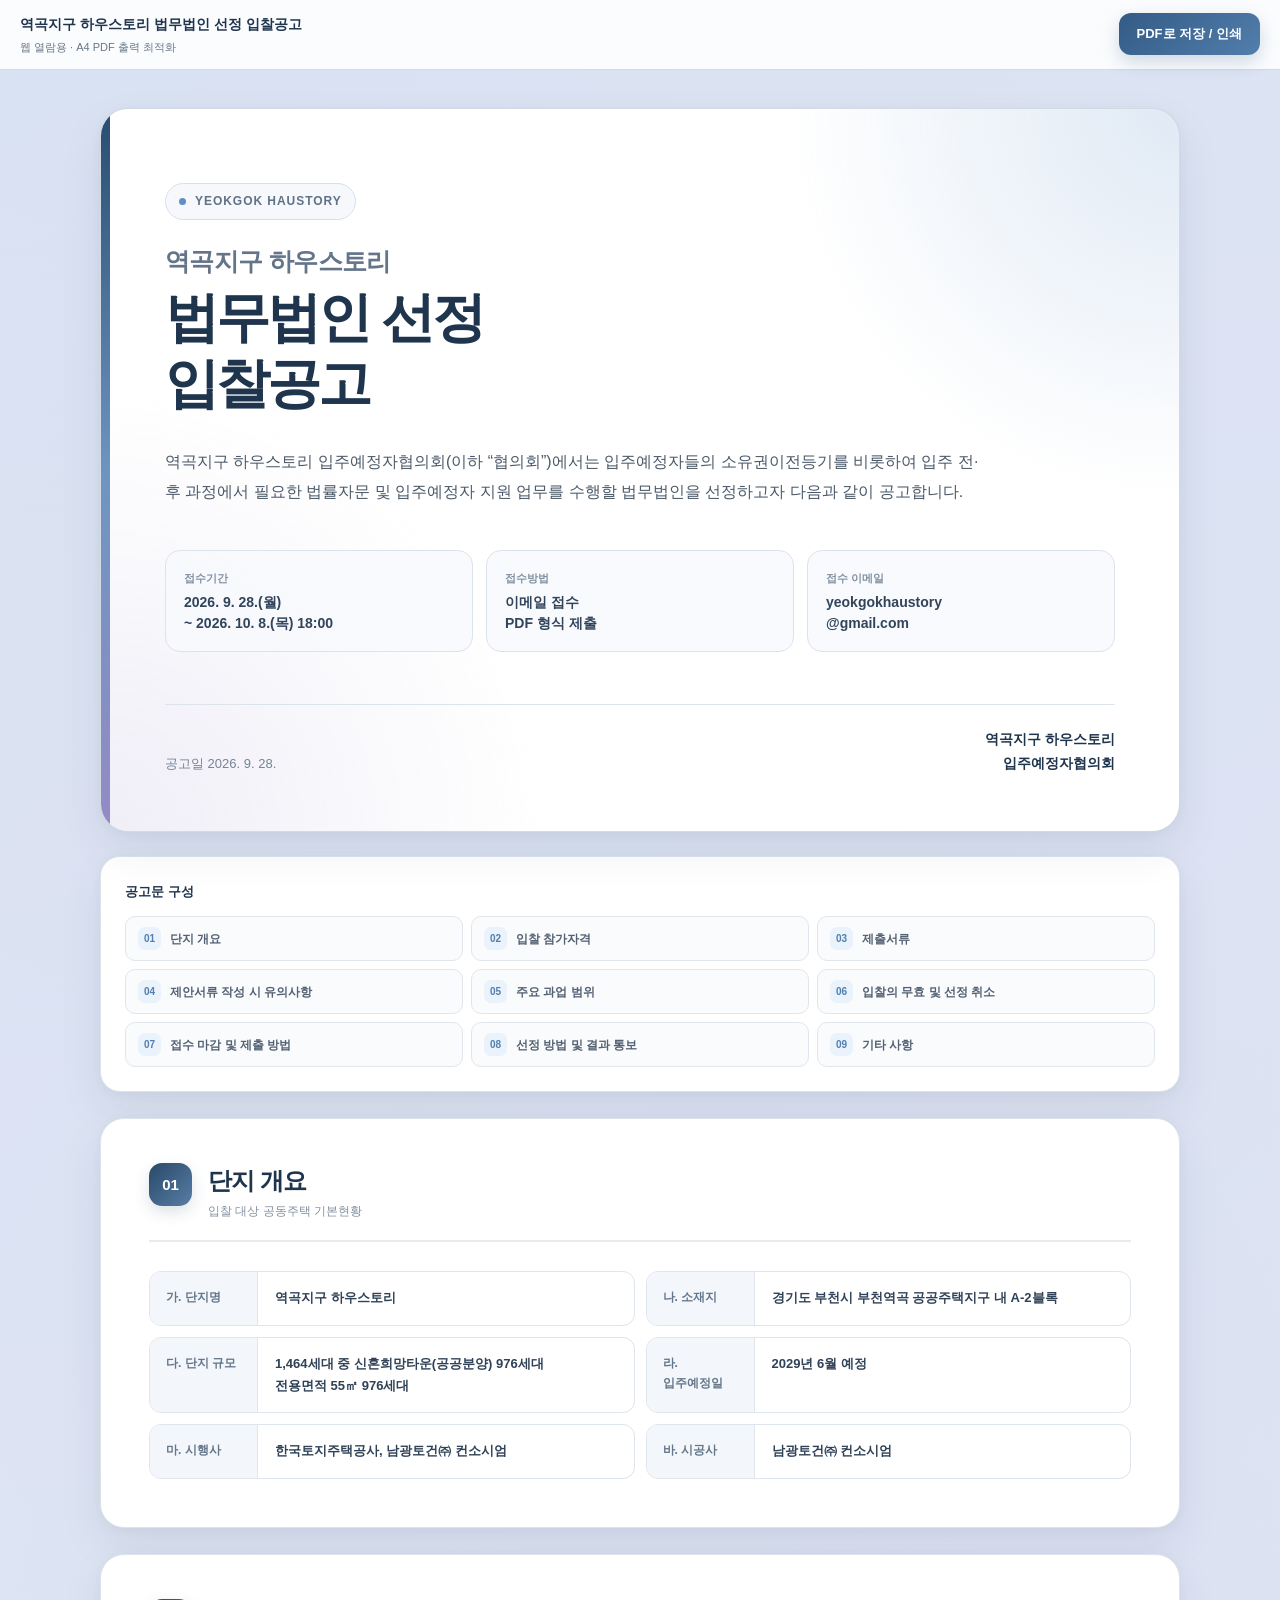
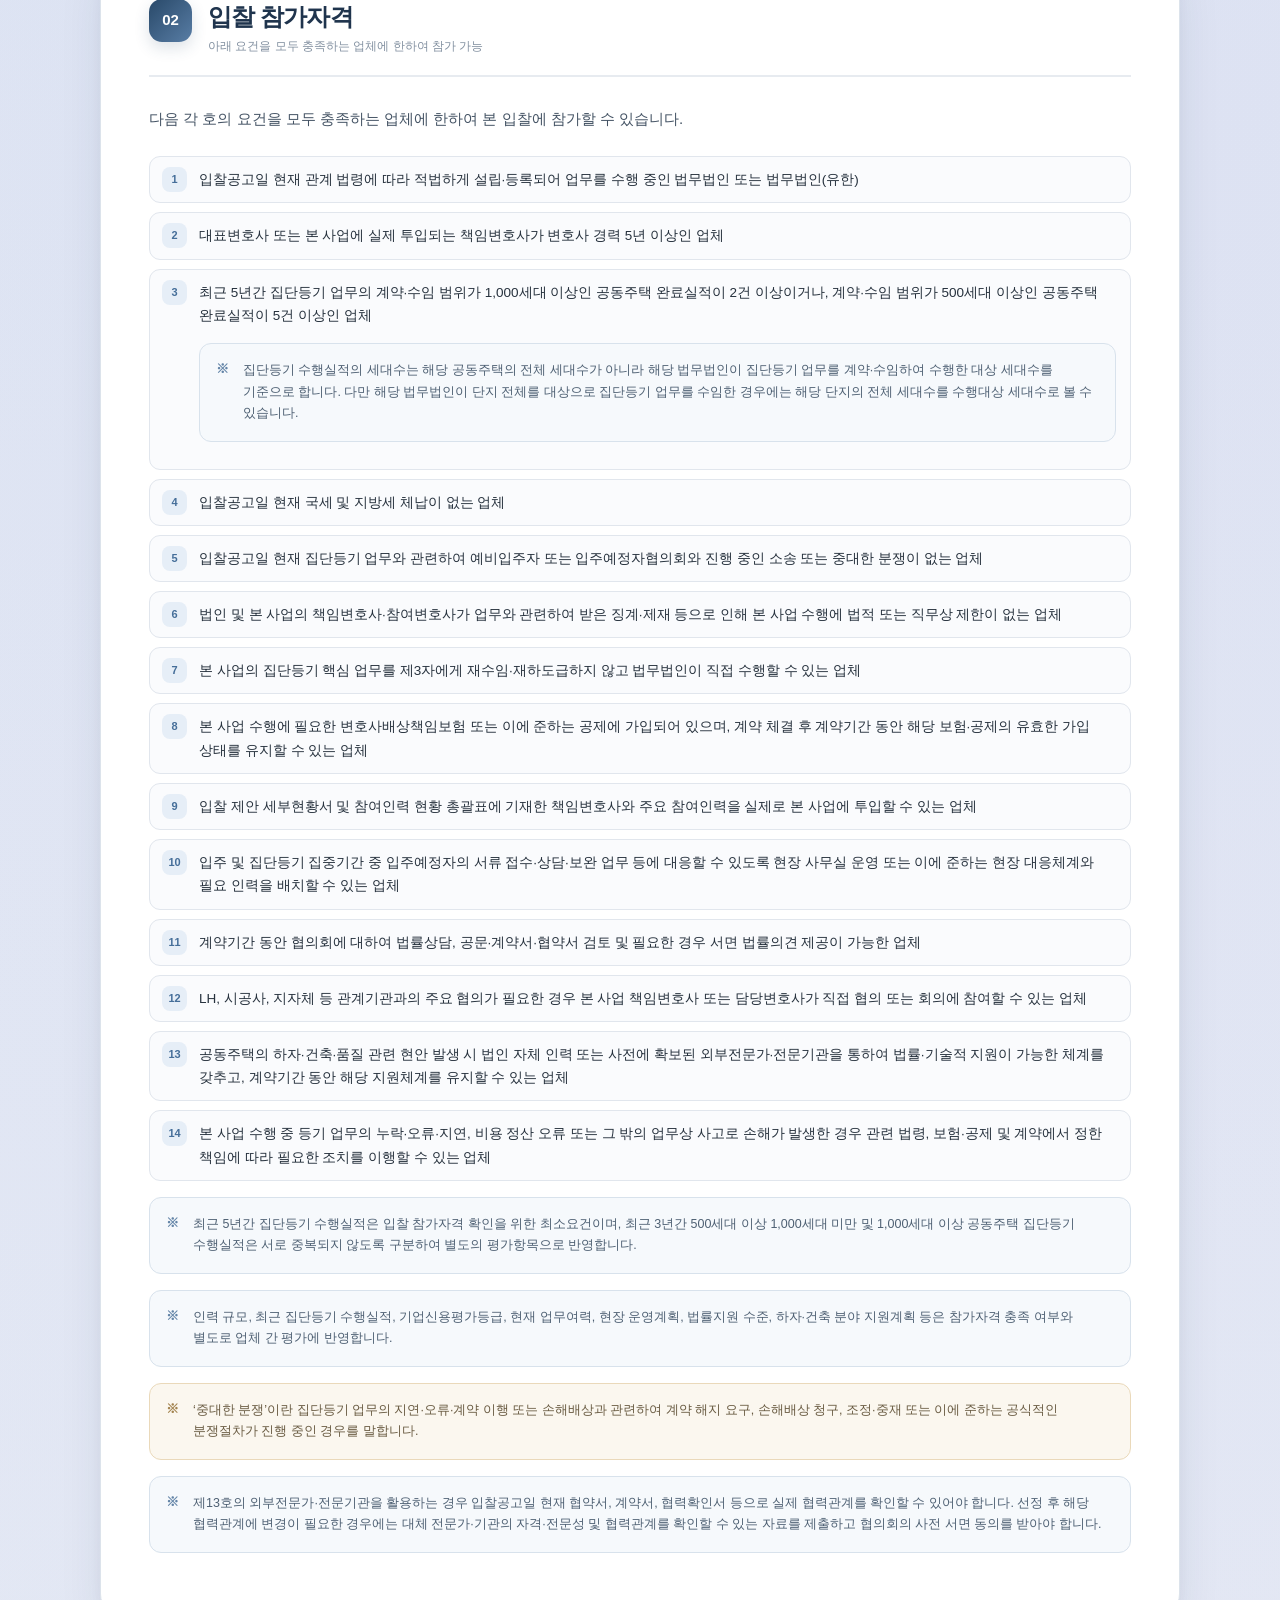
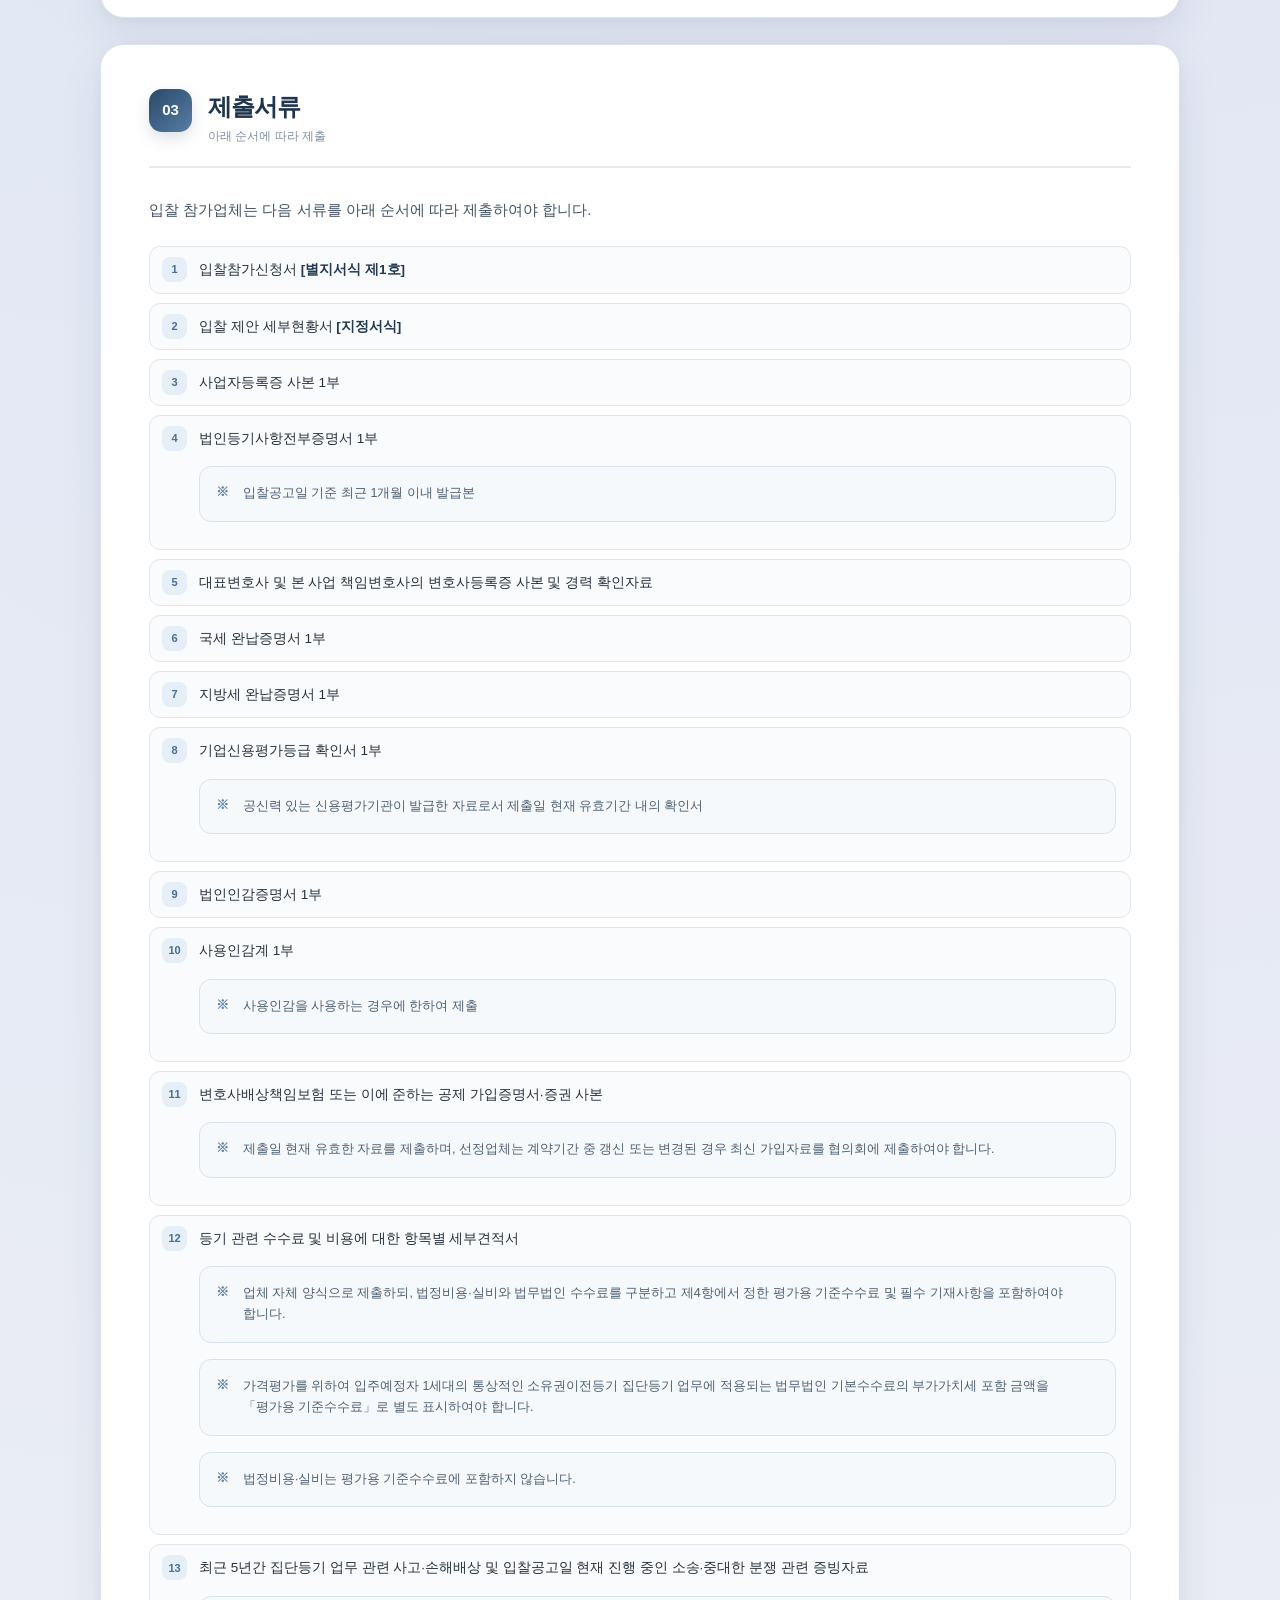
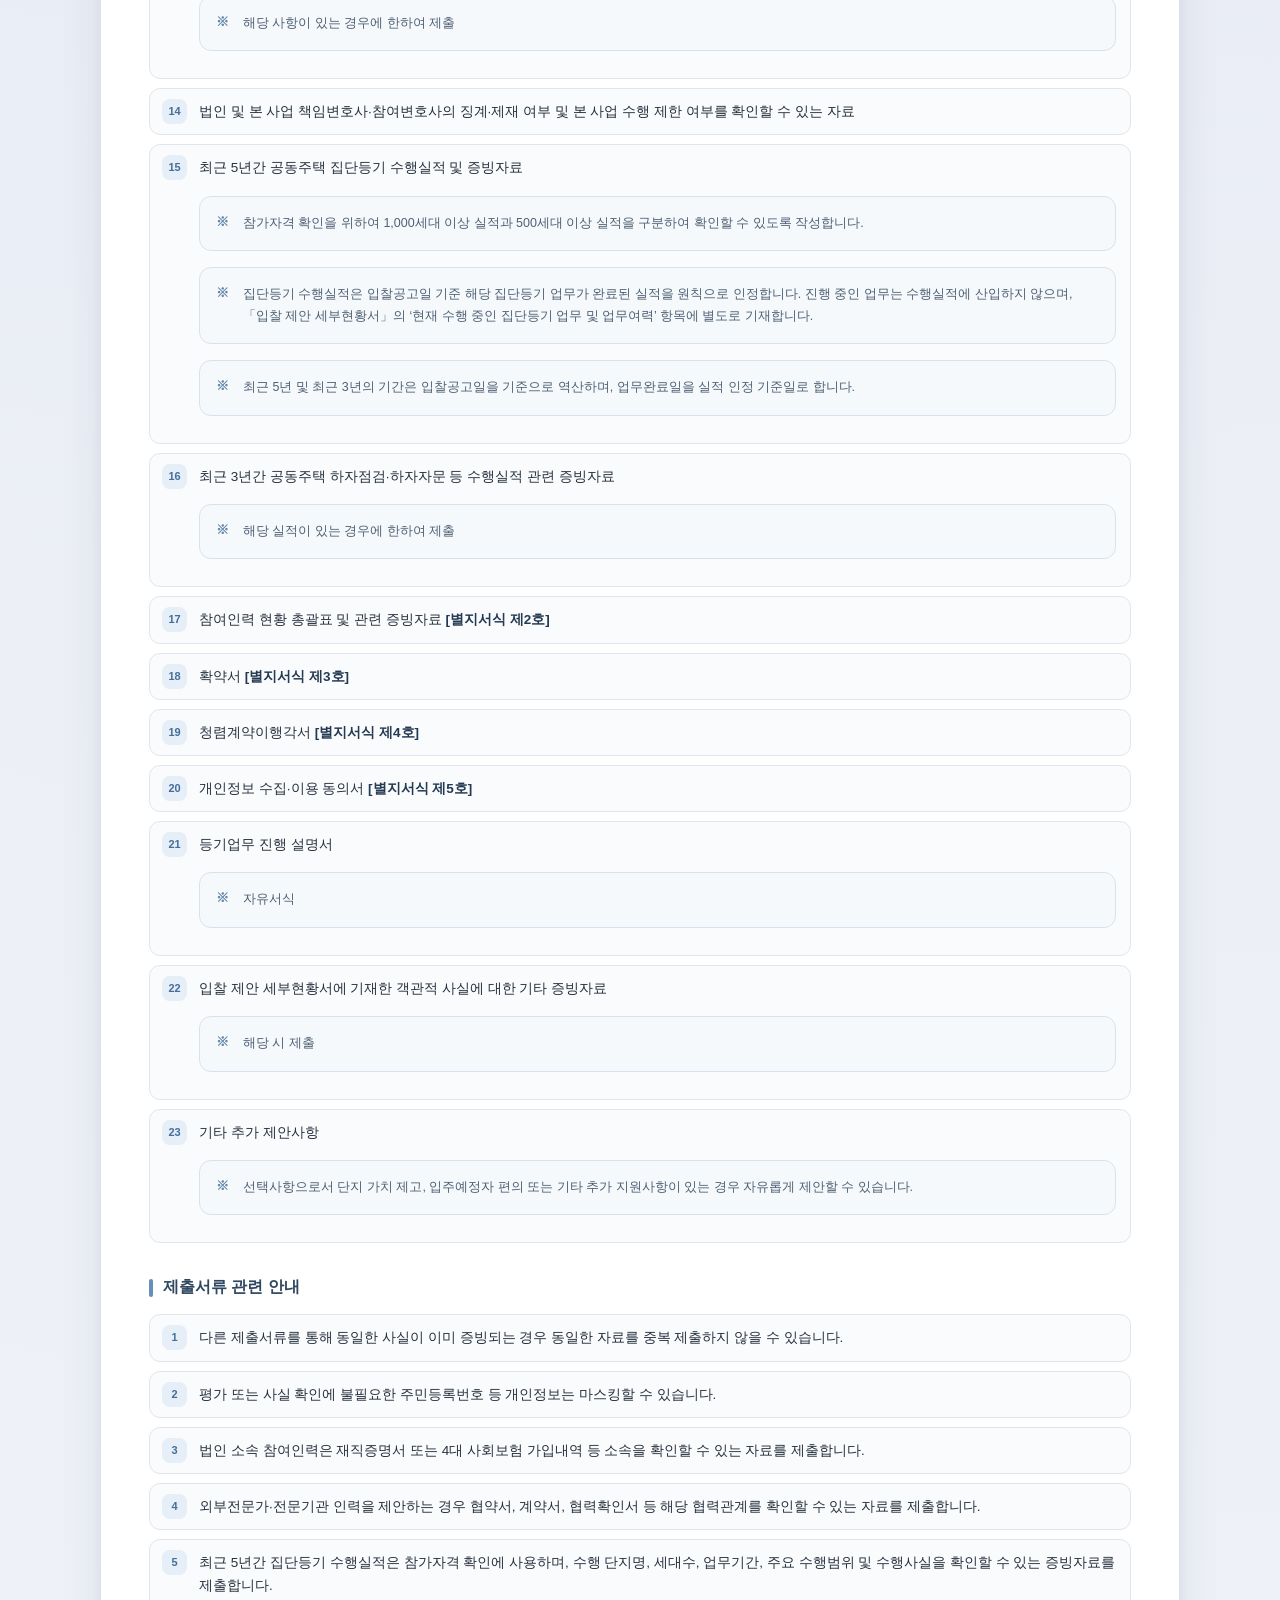
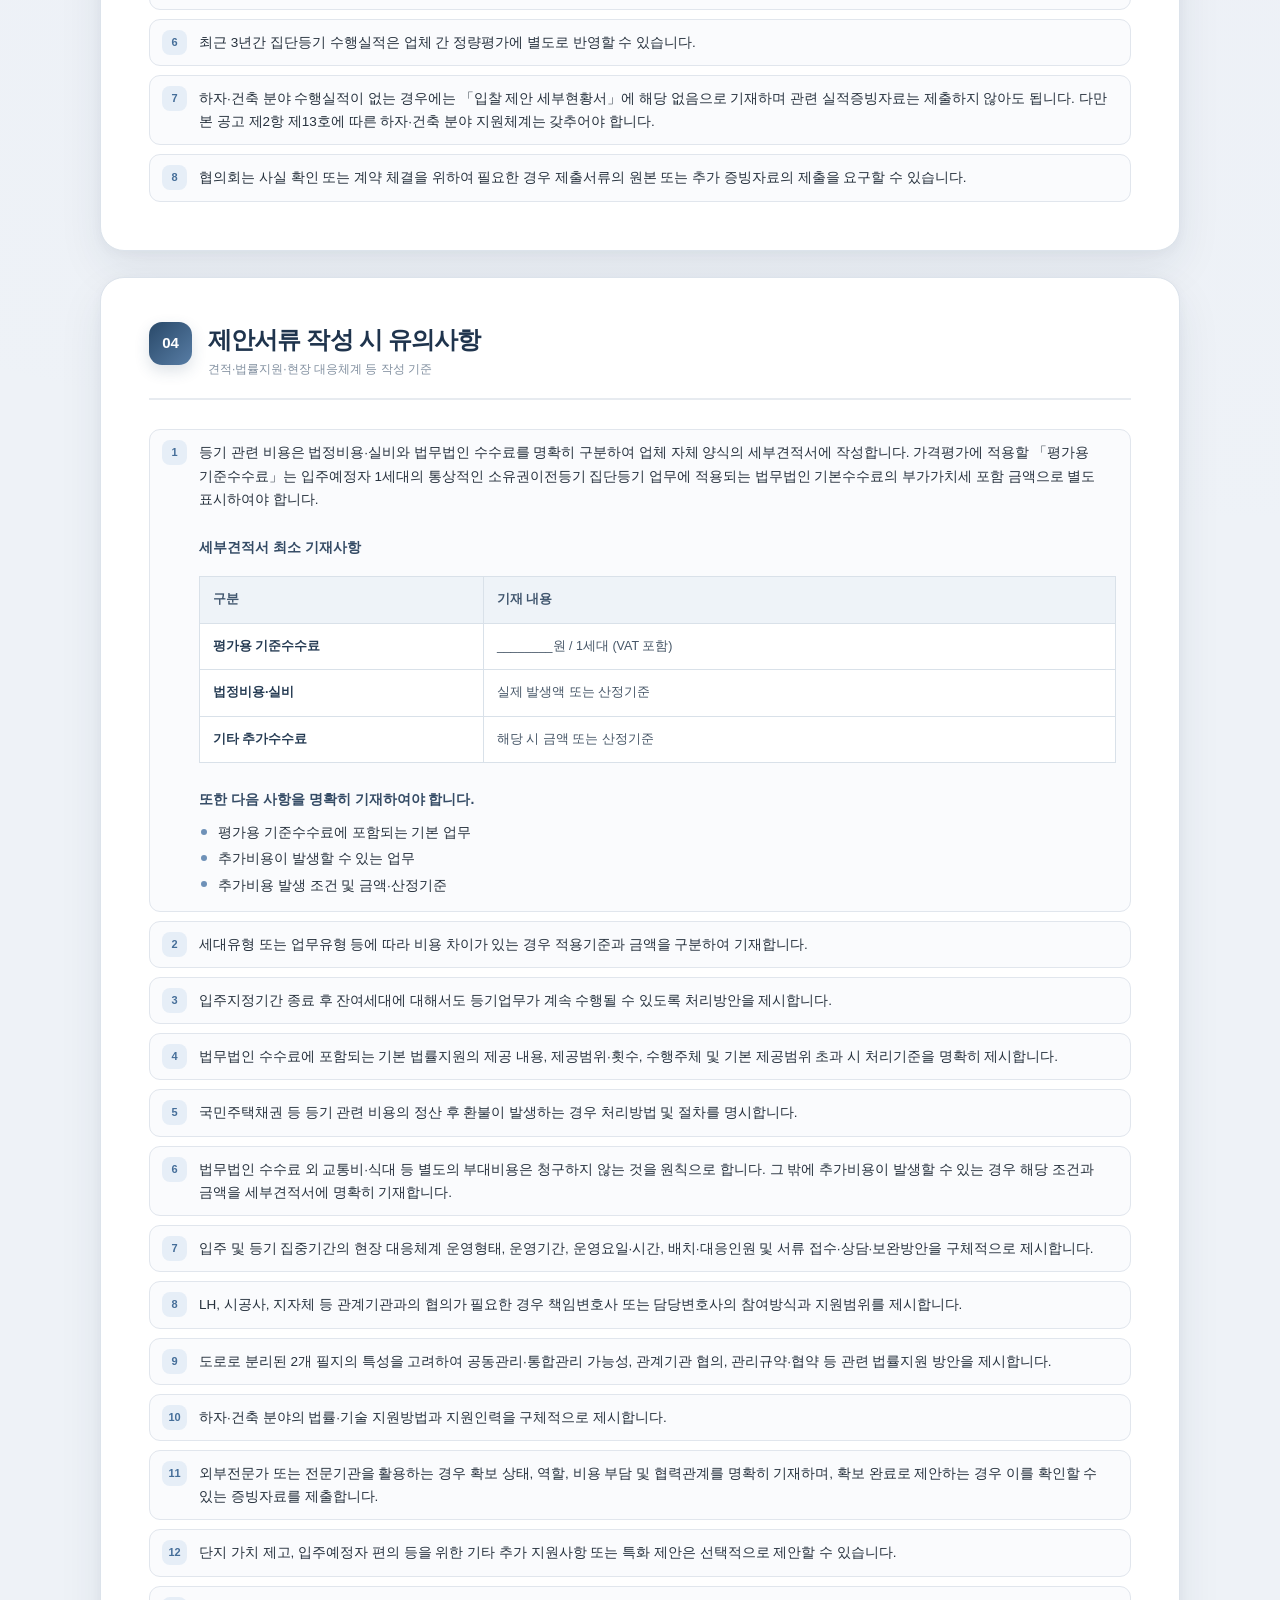
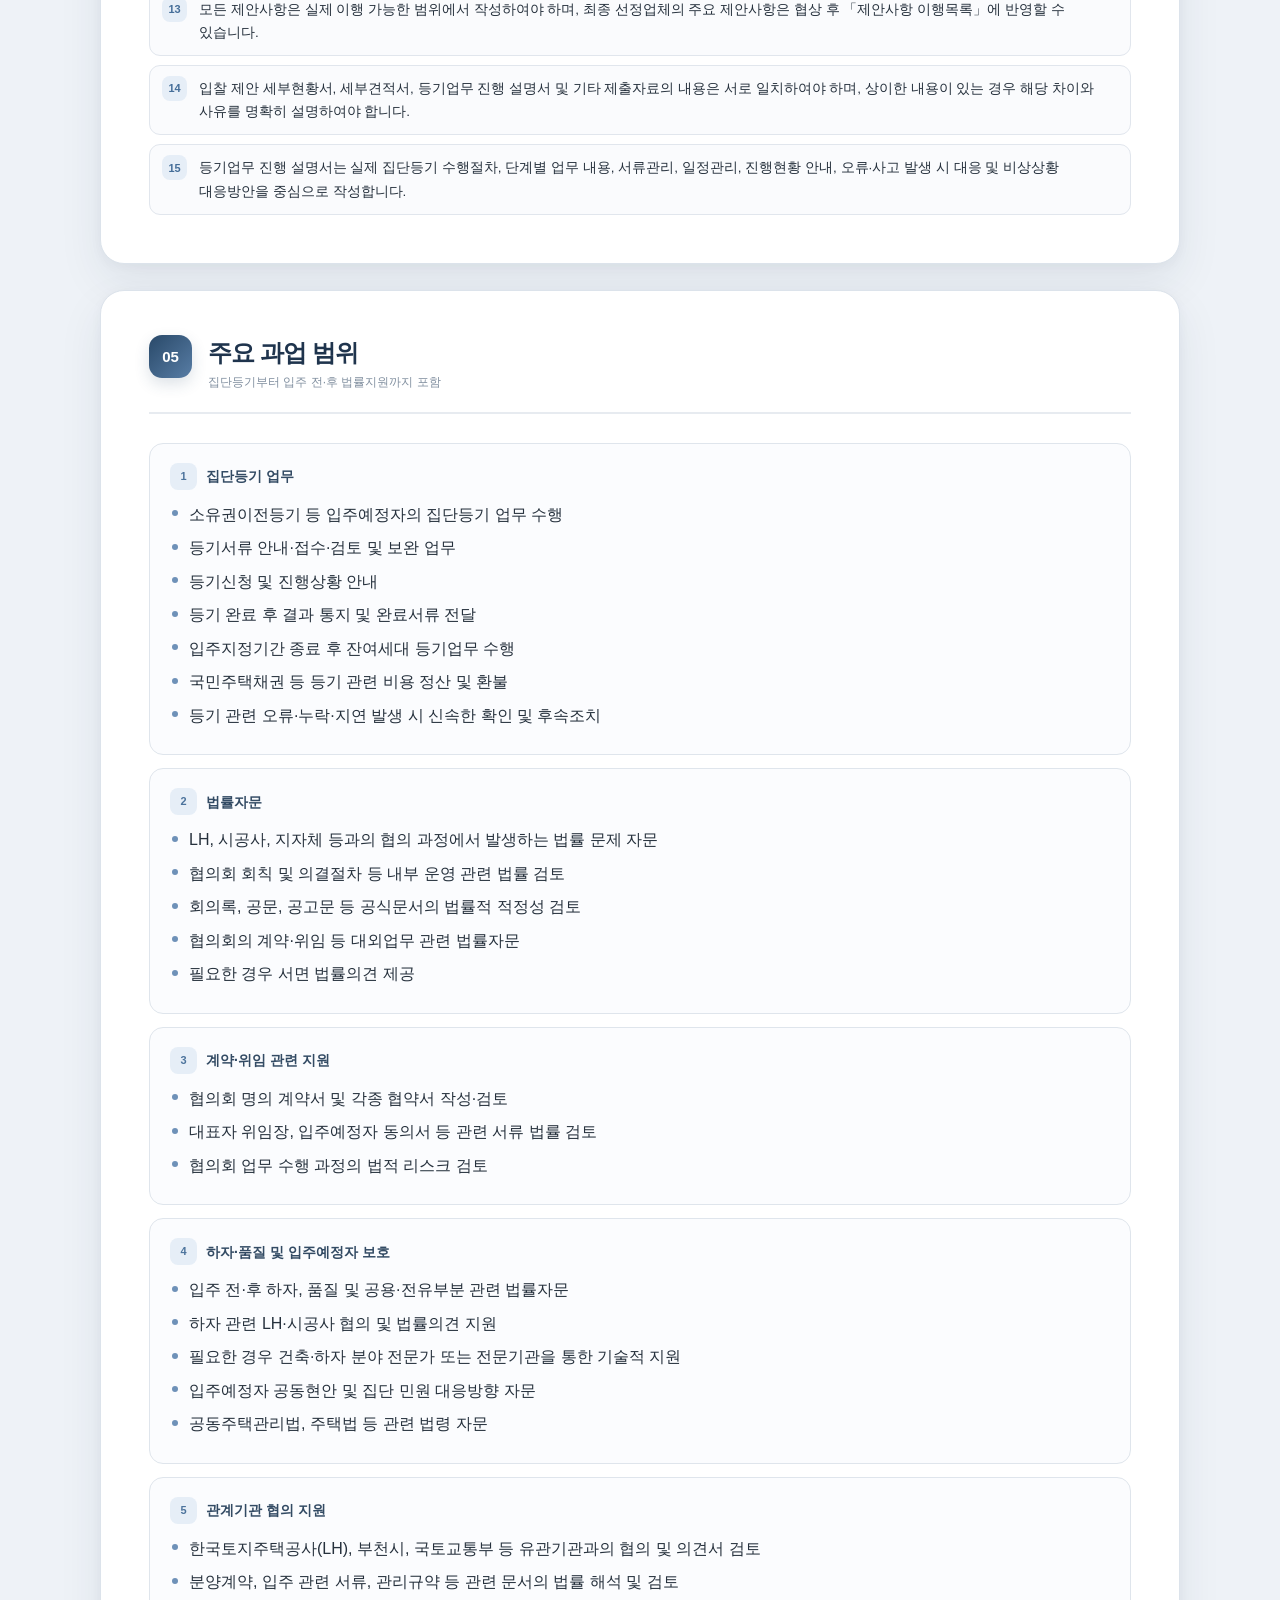
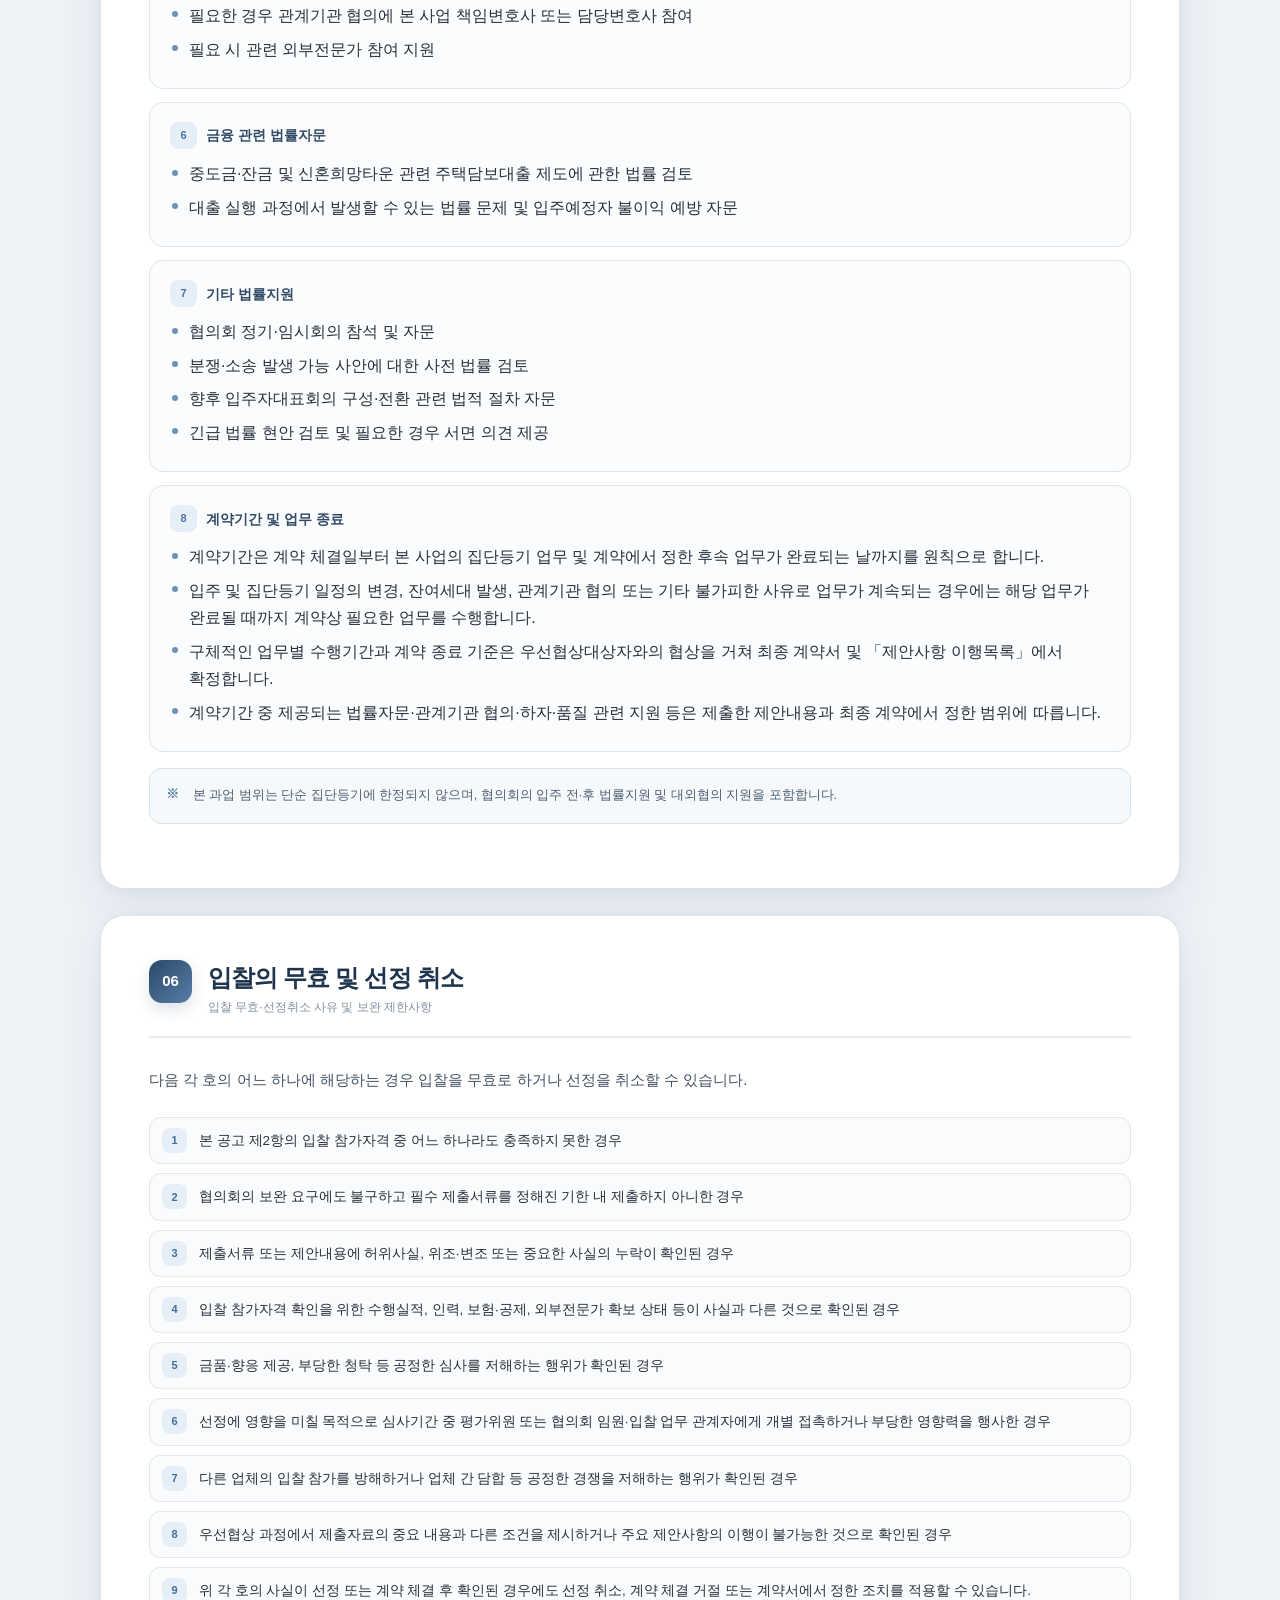
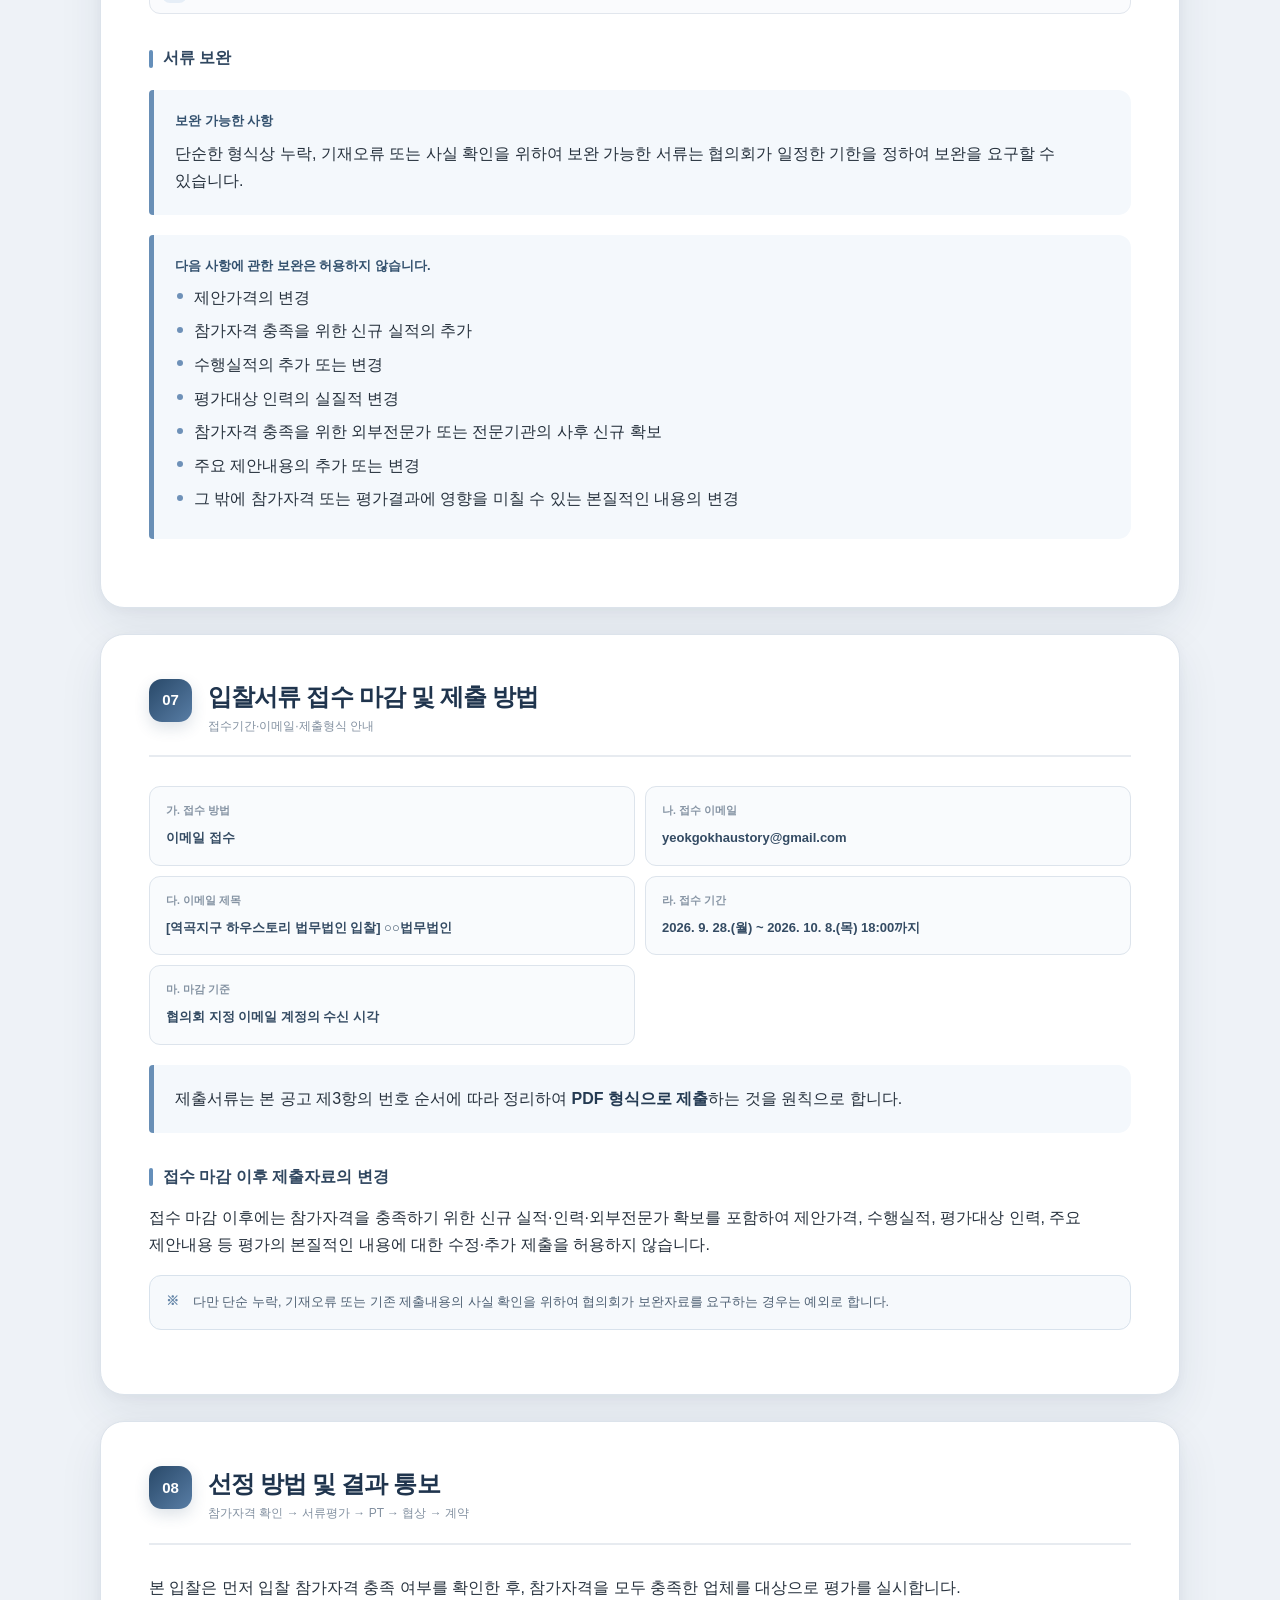
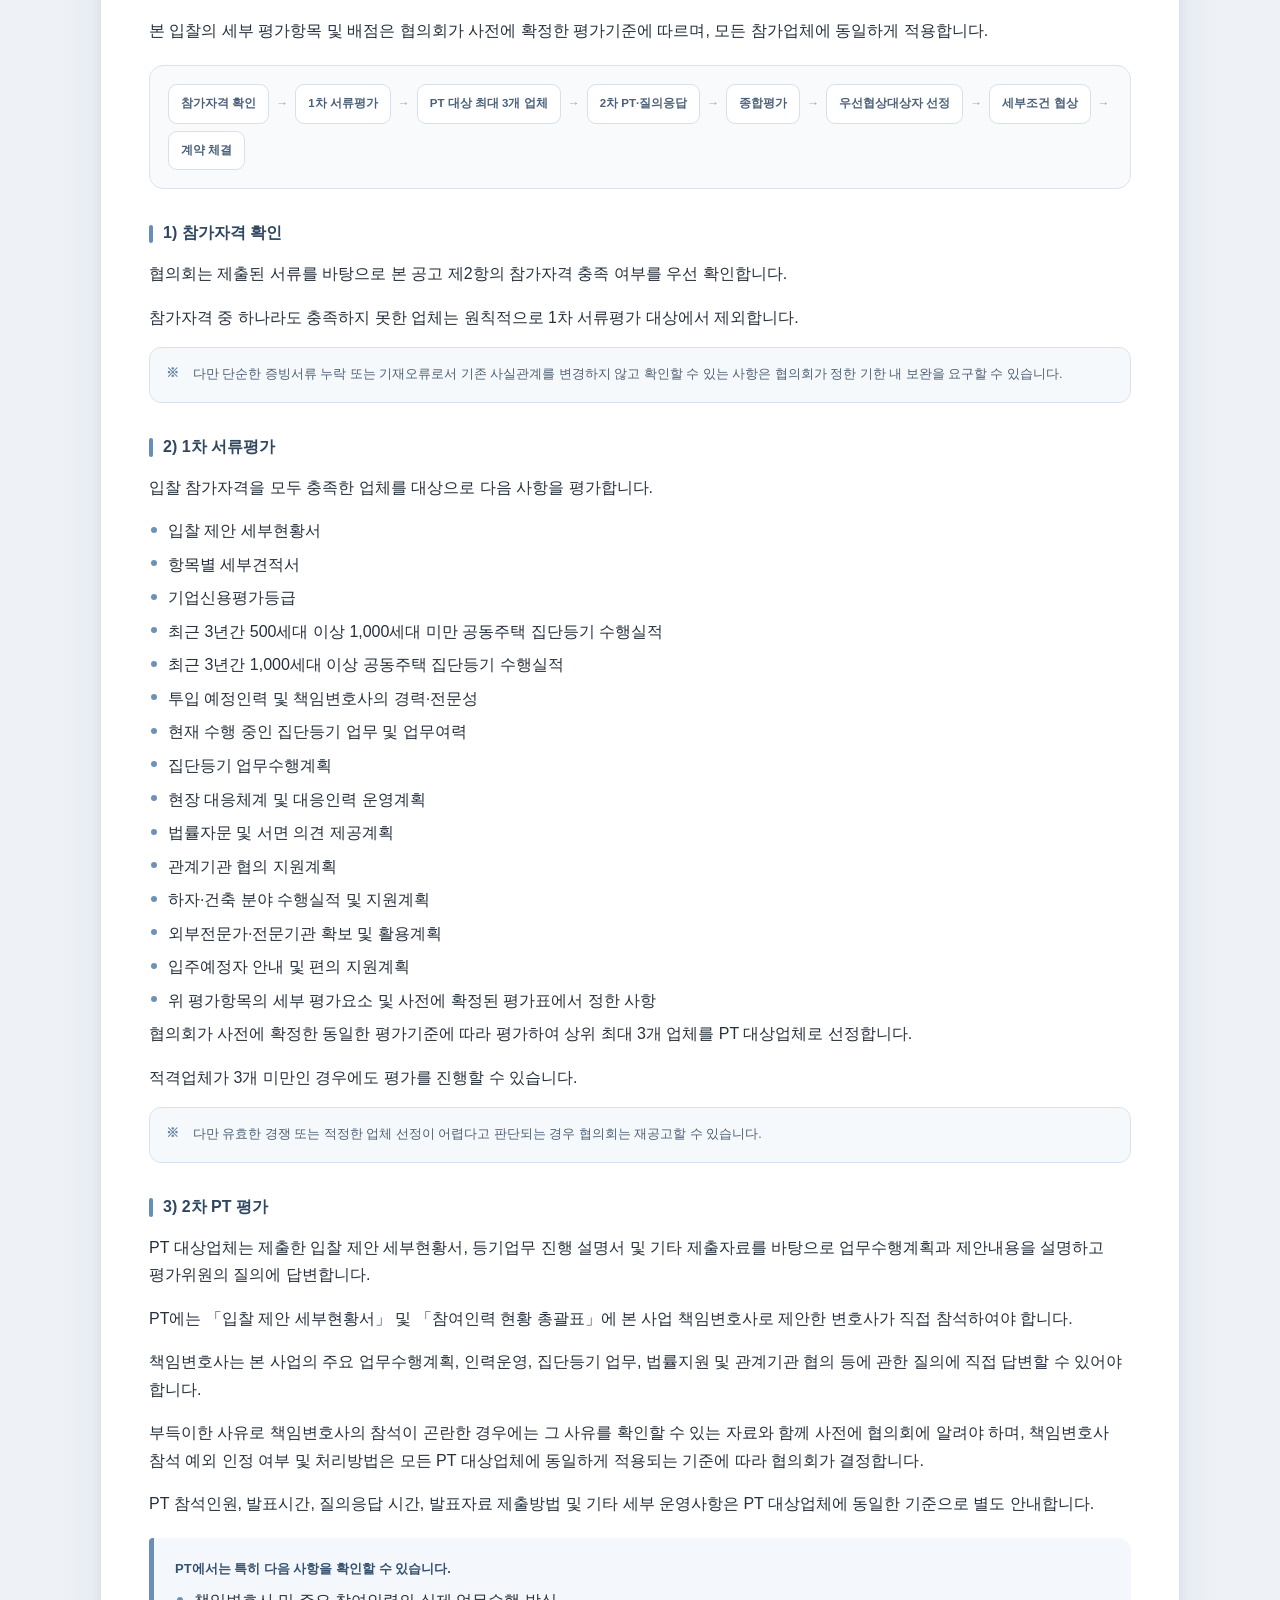
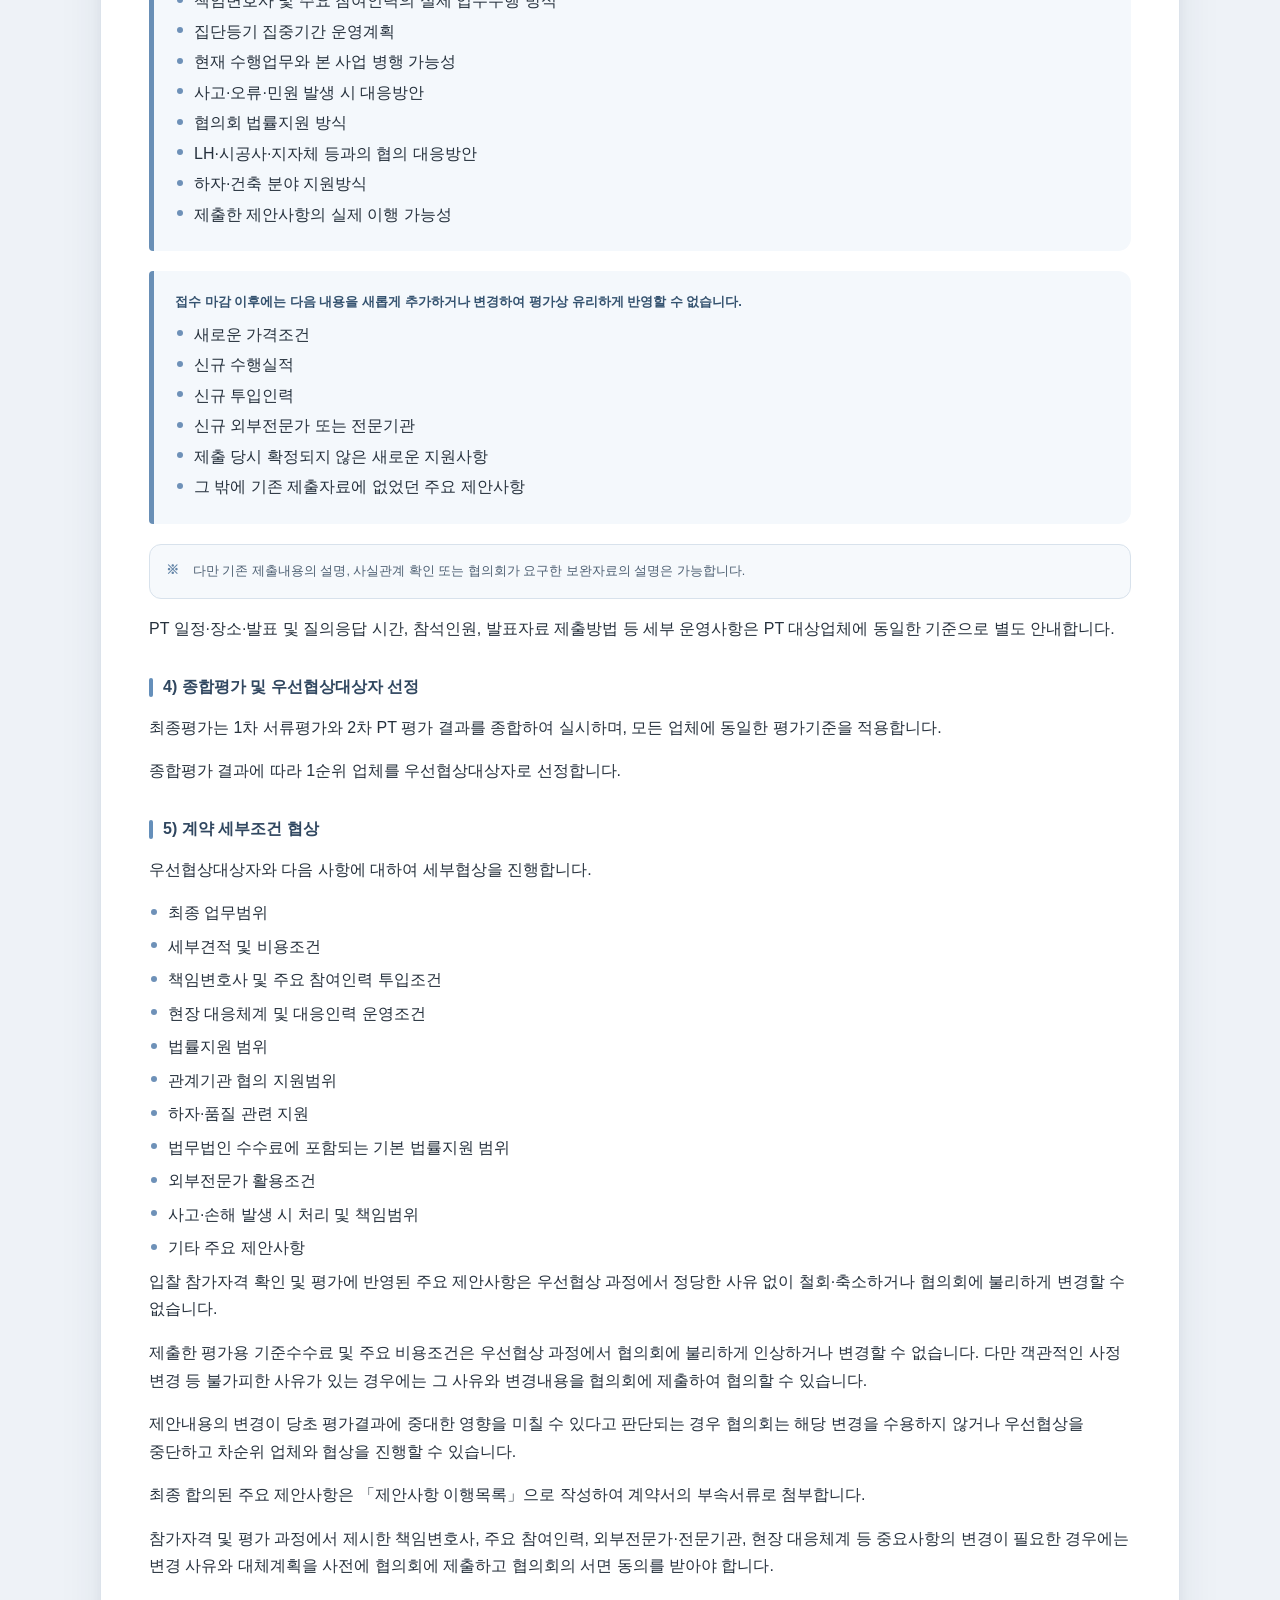
==== 공고문.html @ ba0e0cc4 "공고문.html 만들기" ====
<!DOCTYPE html>
<html lang="ko">
<head>
<meta charset="UTF-8">
<meta name="viewport" content="width=device-width, initial-scale=1.0">

<title>역곡지구 하우스토리 법무법인 선정 입찰공고</title>

<style>
/* =========================================================
   01. RESET
========================================================= */
* {
    box-sizing: border-box;
}

html {
    scroll-behavior: smooth;
}

body {
    margin: 0;
    font-family:
        "Pretendard",
        "Noto Sans KR",
        "Apple SD Gothic Neo",
        "Malgun Gothic",
        sans-serif;
    color: #26313d;
    background:
        radial-gradient(circle at 10% 0%, rgba(142, 180, 230, .18), transparent 30%),
        radial-gradient(circle at 95% 10%, rgba(188, 171, 226, .14), transparent 32%),
        #eef2f7;
    line-height: 1.72;
    word-break: keep-all;
    overflow-wrap: break-word;
}


/* =========================================================
   02. DESIGN TOKENS
========================================================= */
:root {
    --navy: #1f344d;
    --navy-2: #2f4b6b;

    --blue: #5e8fc7;
    --blue-light: #eaf2fb;

    --lavender: #8b82c5;
    --lavender-light: #f0eef9;

    --mint: #4f9a8a;
    --mint-light: #e9f5f2;

    --gold: #ad8c55;
    --gold-light: #f6f0e6;

    --red: #b95e63;
    --red-light: #fbefef;

    --ink: #26313d;
    --muted: #697789;
    --line: #d9e0e8;
    --line-dark: #c4ced8;

    --paper: #ffffff;
    --soft: #f7f9fc;

    --radius-lg: 22px;
    --radius-md: 14px;
    --radius-sm: 9px;

    --shadow:
        0 18px 45px rgba(31, 52, 77, .08),
        0 3px 12px rgba(31, 52, 77, .04);
}


/* =========================================================
   03. TOP TOOLBAR
========================================================= */
.toolbar {
    position: sticky;
    top: 0;
    z-index: 999;

    display: flex;
    justify-content: space-between;
    align-items: center;
    gap: 20px;

    padding: 12px 20px;

    background: rgba(255,255,255,.88);
    backdrop-filter: blur(18px);
    -webkit-backdrop-filter: blur(18px);

    border-bottom: 1px solid rgba(196,206,216,.75);
}

.toolbar-left {
    min-width: 0;
}

.toolbar-title {
    font-size: 14px;
    font-weight: 800;
    color: var(--navy);
}

.toolbar-sub {
    margin-top: 2px;
    font-size: 11px;
    color: var(--muted);
}

.toolbar-actions {
    display: flex;
    align-items: center;
    gap: 8px;
}

.toolbar button {
    appearance: none;
    border: 0;
    cursor: pointer;

    min-height: 42px;
    padding: 0 18px;

    border-radius: 12px;

    font-family: inherit;
    font-size: 13px;
    font-weight: 800;

    transition:
        transform .15s ease,
        box-shadow .15s ease,
        background .15s ease;
}

.btn-print {
    color: #fff;
    background: linear-gradient(135deg, #335b86, #527eac);
    box-shadow: 0 7px 18px rgba(51,91,134,.22);
}

.btn-print:hover {
    transform: translateY(-1px);
    box-shadow: 0 9px 22px rgba(51,91,134,.28);
}


/* =========================================================
   04. LAYOUT
========================================================= */
.site-wrap {
    padding: 38px 20px 80px;
}

.document {
    width: min(1080px, 100%);
    margin: 0 auto;
}


/* =========================================================
   05. COVER
========================================================= */
.cover {
    position: relative;
    overflow: hidden;

    padding: 74px 64px 56px;

    background:
        radial-gradient(circle at 100% 0%, rgba(113, 156, 207, .22), transparent 30%),
        radial-gradient(circle at 0% 100%, rgba(146, 132, 196, .14), transparent 34%),
        #fff;

    border: 1px solid rgba(207,216,226,.92);
    border-radius: 28px;
    box-shadow: var(--shadow);
}

.cover::before {
    content: "";
    position: absolute;
    left: 0;
    top: 0;
    width: 9px;
    height: 100%;
    background: linear-gradient(
        180deg,
        #294b70,
        #6d95c1 50%,
        #948bc6
    );
}

.cover-kicker {
    display: inline-flex;
    align-items: center;
    gap: 9px;

    margin-bottom: 24px;
    padding: 7px 13px;

    border: 1px solid #d6e0eb;
    border-radius: 999px;

    background: rgba(245,248,252,.9);

    font-size: 12px;
    font-weight: 800;
    letter-spacing: .08em;
    color: #607286;
}

.cover-kicker::before {
    content: "";
    width: 7px;
    height: 7px;
    border-radius: 50%;
    background: var(--blue);
}

.cover h1 {
    margin: 0;

    font-size: clamp(34px, 5vw, 54px);
    line-height: 1.22;
    letter-spacing: -.055em;

    color: var(--navy);
}

.cover h1 small {
    display: block;
    margin-bottom: 6px;

    font-size: .47em;
    line-height: 1.4;
    letter-spacing: -.025em;

    color: #64758a;
}

.cover-description {
    max-width: 820px;
    margin: 30px 0 0;

    font-size: 16px;
    line-height: 1.9;
    color: #4b5968;
}

.cover-summary {
    display: grid;
    grid-template-columns: repeat(3, 1fr);
    gap: 13px;

    margin-top: 42px;
}

.cover-summary-item {
    padding: 18px 18px 16px;

    border: 1px solid #dce3eb;
    border-radius: 15px;
    background: rgba(248,250,253,.92);
}

.cover-summary-item span {
    display: block;
    margin-bottom: 4px;

    font-size: 11px;
    font-weight: 800;
    color: #8190a1;
}

.cover-summary-item strong {
    display: block;

    font-size: 14px;
    line-height: 1.55;
    color: #31445a;
}

.cover-bottom {
    display: flex;
    justify-content: space-between;
    align-items: flex-end;
    gap: 30px;

    margin-top: 52px;
    padding-top: 22px;

    border-top: 1px solid #dce3ea;
}

.cover-date {
    font-size: 13px;
    color: #748396;
}

.cover-org {
    text-align: right;

    font-size: 14px;
    font-weight: 800;
    color: var(--navy);
}


/* =========================================================
   06. QUICK INDEX
========================================================= */
.quick-index {
    margin-top: 24px;
    padding: 24px;

    background: #fff;
    border: 1px solid #dce3eb;
    border-radius: 20px;
    box-shadow: var(--shadow);
}

.quick-index-title {
    margin-bottom: 13px;
    font-size: 13px;
    font-weight: 900;
    color: var(--navy);
}

.quick-index-grid {
    display: grid;
    grid-template-columns: repeat(3, 1fr);
    gap: 8px;
}

.quick-index a {
    display: flex;
    align-items: center;
    gap: 9px;

    padding: 10px 12px;

    border: 1px solid #e1e6ed;
    border-radius: 10px;

    background: #fafbfd;

    color: #536173;
    text-decoration: none;

    font-size: 12px;
    font-weight: 700;
}

.quick-index a:hover {
    color: var(--navy);
    background: #f1f5fa;
}

.quick-index .idx {
    display: inline-flex;
    justify-content: center;
    align-items: center;

    width: 23px;
    height: 23px;

    flex: 0 0 23px;

    border-radius: 7px;
    background: var(--blue-light);

    color: #527fb0;
    font-size: 10px;
}


/* =========================================================
   07. SECTIONS
========================================================= */
.section {
    margin-top: 26px;
    padding: 44px 48px 48px;

    background: var(--paper);
    border: 1px solid #dce3eb;
    border-radius: 24px;

    box-shadow: var(--shadow);
}

.section-heading {
    display: flex;
    align-items: flex-start;
    gap: 16px;

    margin-bottom: 29px;
    padding-bottom: 19px;

    border-bottom: 2px solid #e7ebf0;
}

.section-number {
    display: flex;
    align-items: center;
    justify-content: center;

    width: 43px;
    height: 43px;
    flex: 0 0 43px;

    border-radius: 13px;

    background: linear-gradient(135deg, #294969, #587da5);

    color: #fff;
    font-size: 15px;
    font-weight: 900;

    box-shadow: 0 6px 15px rgba(41,73,105,.16);
}

.section-heading-text {
    min-width: 0;
}

.section-heading h2 {
    margin: 1px 0 3px;

    font-size: 24px;
    line-height: 1.38;
    letter-spacing: -.035em;

    color: var(--navy);
}

.section-heading p {
    margin: 0;

    font-size: 12px;
    color: #8290a0;
}


/* =========================================================
   08. TYPOGRAPHY
========================================================= */
p {
    margin: 0 0 16px;
}

p:last-child {
    margin-bottom: 0;
}

strong {
    color: #243a52;
}

.intro-text {
    margin-bottom: 24px;

    font-size: 15px;
    color: #445364;
}

.sub-title {
    position: relative;

    margin: 32px 0 15px;
    padding: 0 0 0 14px;

    font-size: 16px;
    font-weight: 900;
    line-height: 1.5;

    color: #304760;
}

.sub-title::before {
    content: "";
    position: absolute;
    left: 0;
    top: .22em;

    width: 4px;
    height: 1.15em;

    border-radius: 999px;
    background: #658fba;
}

.small-title {
    margin: 24px 0 10px;

    font-size: 14px;
    font-weight: 900;
    color: #344b65;
}


/* =========================================================
   09. DATA GRID
========================================================= */
.data-grid {
    display: grid;
    grid-template-columns: repeat(2, 1fr);
    gap: 11px;
}

.data-card {
    display: grid;
    grid-template-columns: 108px minmax(0, 1fr);

    overflow: hidden;

    border: 1px solid #dfe5ec;
    border-radius: 12px;
    background: #fff;
}

.data-label {
    padding: 15px 16px;

    background: #f3f6fa;

    border-right: 1px solid #e0e6ed;

    font-size: 12px;
    font-weight: 900;
    color: #64768a;
}

.data-value {
    padding: 15px 17px;

    font-size: 13px;
    font-weight: 700;
    color: #304257;
}


/* =========================================================
   10. NUMBERED LIST
========================================================= */
.number-list {
    list-style: none;
    padding: 0;
    margin: 0;

    counter-reset: list-counter;
}

.number-list > li {
    position: relative;

    min-height: 40px;

    margin: 0 0 9px;
    padding: 11px 14px 11px 49px;

    border: 1px solid #e1e6ed;
    border-radius: 11px;

    background: #fafbfd;

    font-size: 13.5px;
}

.number-list > li:last-child {
    margin-bottom: 0;
}

.number-list > li::before {
    counter-increment: list-counter;
    content: counter(list-counter);

    position: absolute;
    left: 12px;
    top: 10px;

    display: flex;
    justify-content: center;
    align-items: center;

    width: 25px;
    height: 25px;

    border-radius: 8px;

    background: #e6eef7;
    color: #456e99;

    font-size: 11px;
    font-weight: 900;
}


/* =========================================================
   11. BULLET LIST
========================================================= */
.bullet-list {
    list-style: none;
    padding: 0;
    margin: 0;
}

.bullet-list > li {
    position: relative;
    margin: 6px 0;
    padding-left: 19px;
}

.bullet-list > li::before {
    content: "";
    position: absolute;
    left: 2px;
    top: .78em;

    width: 6px;
    height: 6px;

    transform: translateY(-50%);
    border-radius: 50%;

    background: #6e91b8;
}

.compact > li {
    margin: 3px 0;
}


/* =========================================================
   12. NOTICE / CALLOUT
========================================================= */
.note {
    position: relative;

    margin: 16px 0;
    padding: 16px 18px 16px 43px;

    border: 1px solid #d8e2ec;
    border-radius: 12px;

    background: #f6f9fc;

    font-size: 12.5px;
    line-height: 1.72;

    color: #4e6073;
}

.note::before {
    content: "※";

    position: absolute;
    left: 16px;
    top: 15px;

    font-weight: 900;
    color: #6384a7;
}

.note.warning {
    border-color: #ead9ba;
    background: #fbf7ef;
    color: #695b42;
}

.note.warning::before {
    color: #a3834f;
}

.note.danger {
    border-color: #ecd1d3;
    background: #fcf4f4;
    color: #745054;
}

.note.danger::before {
    color: #b05e65;
}

.info-box {
    margin: 20px 0;
    padding: 20px 21px;

    border-left: 5px solid #698fb6;
    border-radius: 4px 13px 13px 4px;

    background: #f4f8fc;
}

.info-box-title {
    margin-bottom: 7px;

    font-size: 13px;
    font-weight: 900;
    color: #34526f;
}


/* =========================================================
   13. TABLE
========================================================= */
.table-wrap {
    overflow-x: auto;
    margin: 17px 0;
}

table {
    width: 100%;
    border-collapse: collapse;
    table-layout: fixed;

    font-size: 12.5px;
}

th,
td {
    padding: 12px 13px;

    border: 1px solid #d9e1e9;

    text-align: left;
    vertical-align: top;
}

th {
    background: #eef3f8;

    font-weight: 900;
    color: #40566e;
}

td {
    background: #fff;
    color: #465667;
}

.price-table th:first-child {
    width: 31%;
}


/* =========================================================
   14. TASK CARDS
========================================================= */
.task-group {
    display: grid;
    gap: 13px;
}

.task-card {
    padding: 19px 20px;

    border: 1px solid #dfe5ec;
    border-radius: 14px;

    background: #fbfcfe;
}

.task-head {
    display: flex;
    align-items: center;
    gap: 9px;

    margin-bottom: 11px;

    font-size: 14px;
    font-weight: 900;
    color: #334b64;
}

.task-num {
    display: inline-flex;
    justify-content: center;
    align-items: center;

    width: 27px;
    height: 27px;

    flex: 0 0 27px;

    border-radius: 8px;
    background: #e6eef7;

    font-size: 11px;
    color: #4c739c;
}


/* =========================================================
   15. PROCESS
========================================================= */
.process {
    display: flex;
    flex-wrap: wrap;
    gap: 7px;

    margin: 20px 0 26px;
    padding: 18px;

    border: 1px solid #dce3eb;
    border-radius: 14px;
    background: #f8fafc;
}

.process-step {
    position: relative;

    padding: 9px 12px;

    border: 1px solid #d8e1ea;
    border-radius: 9px;

    background: #fff;

    font-size: 11.5px;
    font-weight: 800;
    color: #496078;
}

.process-arrow {
    display: flex;
    align-items: center;
    justify-content: center;

    color: #9aa7b5;
    font-size: 12px;
}


/* =========================================================
   16. RECEIPT / CONTACT CARD
========================================================= */
.contact-panel {
    display: grid;
    grid-template-columns: 1fr 1fr;
    gap: 10px;

    margin: 19px 0;
}

.contact-row {
    padding: 14px 16px;

    border: 1px solid #dde4ec;
    border-radius: 11px;
    background: #f9fbfd;
}

.contact-row span {
    display: block;

    margin-bottom: 4px;

    font-size: 10.5px;
    font-weight: 900;
    color: #8593a3;
}

.contact-row strong,
.contact-row a {
    color: #344b63;
    text-decoration: none;

    font-size: 13px;
}


/* =========================================================
   17. FINAL SIGNATURE
========================================================= */
.signature {
    margin-top: 50px;
    padding-top: 28px;

    border-top: 1px solid #dce3ea;

    text-align: center;
}

.signature-date {
    margin-bottom: 18px;

    font-size: 14px;
    color: #58697b;
}

.signature-org {
    font-size: 19px;
    font-weight: 900;
    color: var(--navy);
}

.signature-seal {
    margin-top: 7px;

    font-size: 12px;
    color: #8491a1;
}


/* =========================================================
   18. MOBILE
========================================================= */
@media (max-width: 760px) {

    .toolbar {
        align-items: flex-start;
        padding: 10px 12px;
    }

    .toolbar-sub {
        display: none;
    }

    .toolbar-title {
        font-size: 12px;
    }

    .toolbar button {
        min-height: 38px;
        padding: 0 12px;
        font-size: 11px;
    }

    .site-wrap {
        padding: 18px 10px 50px;
    }

    .cover {
        padding: 48px 25px 34px;
        border-radius: 20px;
    }

    .cover h1 {
        font-size: 35px;
    }

    .cover-description {
        font-size: 14px;
    }

    .cover-summary {
        grid-template-columns: 1fr;
    }

    .cover-bottom {
        display: block;
    }

    .cover-org {
        margin-top: 13px;
        text-align: left;
    }

    .quick-index-grid {
        grid-template-columns: 1fr;
    }

    .section {
        padding: 29px 20px 32px;
        border-radius: 18px;
    }

    .section-heading {
        gap: 12px;
    }

    .section-heading h2 {
        font-size: 20px;
    }

    .section-number {
        width: 38px;
        height: 38px;
        flex-basis: 38px;
    }

    .data-grid,
    .contact-panel {
        grid-template-columns: 1fr;
    }

    .data-card {
        grid-template-columns: 94px minmax(0,1fr);
    }

    .number-list > li {
        font-size: 13px;
    }

    .process {
        display: grid;
        grid-template-columns: 1fr;
    }

    .process-arrow {
        transform: rotate(90deg);
    }
}


/* =========================================================
   19. PRINT / A4 PDF
========================================================= */

/*
    Chrome / Edge / Safari:
    인쇄 → PDF로 저장
    용지: A4
    배율: 기본값 또는 100%
    여백: 기본값이어도 @page 설정 적용
*/

@page {
    size: A4 portrait;
    margin: 14mm 14mm 16mm 14mm;
}

@media print {

    html,
    body {
        width: auto !important;
        height: auto !important;

        margin: 0 !important;
        padding: 0 !important;

        background: #fff !important;

        -webkit-print-color-adjust: exact !important;
        print-color-adjust: exact !important;
    }

    body {
        font-family:
            "Pretendard",
            "Noto Sans KR",
            "Apple SD Gothic Neo",
            "Malgun Gothic",
            sans-serif;

        font-size: 9.65pt;
        line-height: 1.62;

        color: #202936;
    }

    .toolbar,
    .quick-index {
        display: none !important;
    }

    .site-wrap {
        margin: 0 !important;
        padding: 0 !important;
    }

    .document {
        width: 100% !important;
        max-width: none !important;
        margin: 0 !important;
    }

    /* -----------------------------
       첫 페이지
    ----------------------------- */
    .cover {
        min-height: 263mm;

        display: flex;
        flex-direction: column;
        justify-content: center;

        margin: 0 !important;
        padding: 19mm 14mm !important;

        border: 1px solid #cbd3dd !important;
        border-radius: 0 !important;
        box-shadow: none !important;

        background: #fff !important;

        break-after: page;
        page-break-after: always;
    }

    .cover::before {
        width: 3mm;
    }

    .cover-kicker {
        font-size: 8.3pt;
    }

    .cover h1 {
        font-size: 31pt;
    }

    .cover-description {
        font-size: 10.4pt;
        line-height: 1.85;
    }

    .cover-summary {
        margin-top: 10mm;
        gap: 2.8mm;
    }

    .cover-summary-item {
        padding: 4mm;
        border-radius: 2mm;
    }

    .cover-bottom {
        margin-top: 12mm;
    }

    /* -----------------------------
       각 대항목은 새 A4 페이지 시작
    ----------------------------- */
    .section {
        margin: 0 !important;
        padding: 0 !important;

        border: 0 !important;
        border-radius: 0 !important;
        box-shadow: none !important;

        background: #fff !important;

        break-before: page;
        page-break-before: always;
    }

    .section-heading {
        margin: 0 0 7mm !important;
        padding: 0 0 4mm !important;

        border-bottom: 1.2pt solid #bcc7d2 !important;

        break-after: avoid-page;
        page-break-after: avoid;
    }

    .section-heading h2 {
        font-size: 17pt;
    }

    .section-number {
        width: 10mm;
        height: 10mm;
        flex-basis: 10mm;

        border: 1pt solid #49647f;

        background: #eaf0f6 !important;
        color: #29445f !important;

        box-shadow: none;

        font-size: 9pt;
    }

    .section-heading p {
        font-size: 8pt;
    }

    .intro-text {
        font-size: 9.8pt;
    }

    .sub-title,
    .small-title {
        break-after: avoid-page;
        page-break-after: avoid;
    }

    .sub-title {
        margin-top: 7mm;
        font-size: 11pt;
    }

    /* -----------------------------
       페이지 절단 방지
    ----------------------------- */
    .data-card,
    .note,
    .info-box,
    .task-card,
    .contact-row,
    table,
    tr,
    .process,
    .signature {
        break-inside: avoid-page;
        page-break-inside: avoid;
    }

    /*
       각 항목도 가급적 한 페이지 안에서 유지.
       너무 긴 항목은 브라우저가 필요한 경우 자동 분할.
    */
    .number-list > li,
    .bullet-list > li {
        break-inside: avoid-page;
        page-break-inside: avoid;
    }

    .number-list > li {
        margin-bottom: 2mm;
        padding-top: 2.5mm;
        padding-bottom: 2.5mm;

        background: #fafafa !important;

        border-color: #d0d6dc !important;

        font-size: 9.25pt;
    }

    .number-list > li::before {
        background: #edf1f5 !important;
        color: #394d61 !important;
    }

    .data-grid {
        gap: 2.5mm;
    }

    .data-card {
        border-radius: 1.5mm;
    }

    .data-label {
        background: #f2f4f6 !important;
    }

    .note {
        margin: 3mm 0;
        padding-top: 3mm;
        padding-bottom: 3mm;

        background: #f7f8fa !important;
        border-color: #cfd6dd !important;

        font-size: 8.7pt;
    }

    .note.warning {
        background: #faf8f2 !important;
    }

    .note.danger {
        background: #faf5f5 !important;
    }

    .info-box {
        background: #f5f7f9 !important;
        border-left-color: #647e98 !important;
    }

    .task-card {
        padding: 4mm;

        border-radius: 2mm;
        background: #fafafa !important;
    }

    table {
        font-size: 8.8pt;
    }

    th {
        background: #eff2f5 !important;
    }

    th,
    td {
        padding: 2.7mm;
        border-color: #cbd3db !important;
    }

    .process {
        padding: 3.5mm;

        background: #f6f7f8 !important;
    }

    .process-step {
        background: #fff !important;
        font-size: 8pt;
    }

    a {
        color: inherit !important;
        text-decoration: none !important;
    }

    .signature {
        margin-top: 12mm;
    }
}
</style>
</head>

<body>

<!-- ======================================================
     상단 버튼
====================================================== -->
<header class="toolbar">
    <div class="toolbar-left">
        <div class="toolbar-title">
            역곡지구 하우스토리 법무법인 선정 입찰공고
        </div>
        <div class="toolbar-sub">
            웹 열람용 · A4 PDF 출력 최적화
        </div>
    </div>

    <div class="toolbar-actions">
        <button
            class="btn-print"
            type="button"
            onclick="saveAsPDF()"
        >
            PDF로 저장 / 인쇄
        </button>
    </div>
</header>


<div class="site-wrap">
<main class="document">


<!-- ======================================================
     표지
====================================================== -->
<section class="cover">

    <div>
        <div class="cover-kicker">
            YEOKGOK HAUSTORY
        </div>

        <h1>
            <small>역곡지구 하우스토리</small>
            법무법인 선정<br>
            입찰공고
        </h1>

        <p class="cover-description">
            역곡지구 하우스토리 입주예정자협의회(이하 “협의회”)에서는
            입주예정자들의 소유권이전등기를 비롯하여 입주 전·후 과정에서 필요한
            법률자문 및 입주예정자 지원 업무를 수행할 법무법인을 선정하고자
            다음과 같이 공고합니다.
        </p>

        <div class="cover-summary">

            <div class="cover-summary-item">
                <span>접수기간</span>
                <strong>
                    2026. 9. 28.(월)<br>
                    ~ 2026. 10. 8.(목) 18:00
                </strong>
            </div>

            <div class="cover-summary-item">
                <span>접수방법</span>
                <strong>
                    이메일 접수<br>
                    PDF 형식 제출
                </strong>
            </div>

            <div class="cover-summary-item">
                <span>접수 이메일</span>
                <strong>
                    yeokgokhaustory<br>
                    @gmail.com
                </strong>
            </div>

        </div>
    </div>

    <div class="cover-bottom">
        <div class="cover-date">
            공고일 2026. 9. 28.
        </div>

        <div class="cover-org">
            역곡지구 하우스토리<br>
            입주예정자협의회
        </div>
    </div>

</section>


<!-- ======================================================
     목차
====================================================== -->
<nav class="quick-index">

    <div class="quick-index-title">
        공고문 구성
    </div>

    <div class="quick-index-grid">

        <a href="#section1">
            <span class="idx">01</span>
            단지 개요
        </a>

        <a href="#section2">
            <span class="idx">02</span>
            입찰 참가자격
        </a>

        <a href="#section3">
            <span class="idx">03</span>
            제출서류
        </a>

        <a href="#section4">
            <span class="idx">04</span>
            제안서류 작성 시 유의사항
        </a>

        <a href="#section5">
            <span class="idx">05</span>
            주요 과업 범위
        </a>

        <a href="#section6">
            <span class="idx">06</span>
            입찰의 무효 및 선정 취소
        </a>

        <a href="#section7">
            <span class="idx">07</span>
            접수 마감 및 제출 방법
        </a>

        <a href="#section8">
            <span class="idx">08</span>
            선정 방법 및 결과 통보
        </a>

        <a href="#section9">
            <span class="idx">09</span>
            기타 사항
        </a>

    </div>
</nav>


<!-- ======================================================
     1. 단지 개요
====================================================== -->
<section class="section" id="section1">

    <div class="section-heading">
        <div class="section-number">01</div>

        <div class="section-heading-text">
            <h2>단지 개요</h2>
            <p>입찰 대상 공동주택 기본현황</p>
        </div>
    </div>

    <div class="data-grid">

        <div class="data-card">
            <div class="data-label">가. 단지명</div>
            <div class="data-value">
                역곡지구 하우스토리
            </div>
        </div>

        <div class="data-card">
            <div class="data-label">나. 소재지</div>
            <div class="data-value">
                경기도 부천시 부천역곡 공공주택지구 내 A-2블록
            </div>
        </div>

        <div class="data-card">
            <div class="data-label">다. 단지 규모</div>
            <div class="data-value">
                1,464세대 중 신혼희망타운(공공분양) 976세대<br>
                전용면적 55㎡ 976세대
            </div>
        </div>

        <div class="data-card">
            <div class="data-label">라. 입주예정일</div>
            <div class="data-value">
                2029년 6월 예정
            </div>
        </div>

        <div class="data-card">
            <div class="data-label">마. 시행사</div>
            <div class="data-value">
                한국토지주택공사, 남광토건㈜ 컨소시엄
            </div>
        </div>

        <div class="data-card">
            <div class="data-label">바. 시공사</div>
            <div class="data-value">
                남광토건㈜ 컨소시엄
            </div>
        </div>

    </div>

</section>


<!-- ======================================================
     2. 입찰 참가자격
====================================================== -->
<section class="section" id="section2">

    <div class="section-heading">
        <div class="section-number">02</div>

        <div class="section-heading-text">
            <h2>입찰 참가자격</h2>
            <p>아래 요건을 모두 충족하는 업체에 한하여 참가 가능</p>
        </div>
    </div>

    <p class="intro-text">
        다음 각 호의 요건을 모두 충족하는 업체에 한하여
        본 입찰에 참가할 수 있습니다.
    </p>

    <ol class="number-list">

        <li>
            입찰공고일 현재 관계 법령에 따라 적법하게 설립·등록되어
            업무를 수행 중인 법무법인 또는 법무법인(유한)
        </li>

        <li>
            대표변호사 또는 본 사업에 실제 투입되는 책임변호사가
            변호사 경력 5년 이상인 업체
        </li>

        <li>
            최근 5년간 집단등기 업무의 계약·수임 범위가
            1,000세대 이상인 공동주택 완료실적이 2건 이상이거나,
            계약·수임 범위가 500세대 이상인 공동주택 완료실적이
            5건 이상인 업체

            <div class="note">
                집단등기 수행실적의 세대수는 해당 공동주택의 전체 세대수가 아니라
                해당 법무법인이 집단등기 업무를 계약·수임하여 수행한
                대상 세대수를 기준으로 합니다. 다만 해당 법무법인이 단지 전체를
                대상으로 집단등기 업무를 수임한 경우에는 해당 단지의 전체 세대수를
                수행대상 세대수로 볼 수 있습니다.
            </div>
        </li>

        <li>
            입찰공고일 현재 국세 및 지방세 체납이 없는 업체
        </li>

        <li>
            입찰공고일 현재 집단등기 업무와 관련하여 예비입주자 또는
            입주예정자협의회와 진행 중인 소송 또는 중대한 분쟁이 없는 업체
        </li>

        <li>
            법인 및 본 사업의 책임변호사·참여변호사가 업무와 관련하여 받은
            징계·제재 등으로 인해 본 사업 수행에 법적 또는 직무상 제한이 없는 업체
        </li>

        <li>
            본 사업의 집단등기 핵심 업무를 제3자에게 재수임·재하도급하지 않고
            법무법인이 직접 수행할 수 있는 업체
        </li>

        <li>
            본 사업 수행에 필요한 변호사배상책임보험 또는 이에 준하는 공제에
            가입되어 있으며, 계약 체결 후 계약기간 동안 해당 보험·공제의
            유효한 가입 상태를 유지할 수 있는 업체
        </li>

        <li>
            입찰 제안 세부현황서 및 참여인력 현황 총괄표에 기재한
            책임변호사와 주요 참여인력을 실제로 본 사업에 투입할 수 있는 업체
        </li>

        <li>
            입주 및 집단등기 집중기간 중 입주예정자의 서류 접수·상담·보완 업무
            등에 대응할 수 있도록 현장 사무실 운영 또는 이에 준하는
            현장 대응체계와 필요 인력을 배치할 수 있는 업체
        </li>

        <li>
            계약기간 동안 협의회에 대하여 법률상담, 공문·계약서·협약서 검토 및
            필요한 경우 서면 법률의견 제공이 가능한 업체
        </li>

        <li>
            LH, 시공사, 지자체 등 관계기관과의 주요 협의가 필요한 경우
            본 사업 책임변호사 또는 담당변호사가 직접 협의 또는 회의에
            참여할 수 있는 업체
        </li>

        <li>
            공동주택의 하자·건축·품질 관련 현안 발생 시 법인 자체 인력 또는
            사전에 확보된 외부전문가·전문기관을 통하여 법률·기술적 지원이 가능한
            체계를 갖추고, 계약기간 동안 해당 지원체계를 유지할 수 있는 업체
        </li>

        <li>
            본 사업 수행 중 등기 업무의 누락·오류·지연, 비용 정산 오류 또는
            그 밖의 업무상 사고로 손해가 발생한 경우 관련 법령, 보험·공제 및
            계약에서 정한 책임에 따라 필요한 조치를 이행할 수 있는 업체
        </li>

    </ol>

    <div class="note">
        최근 5년간 집단등기 수행실적은 입찰 참가자격 확인을 위한 최소요건이며,
        최근 3년간 500세대 이상 1,000세대 미만 및 1,000세대 이상 공동주택
        집단등기 수행실적은 서로 중복되지 않도록 구분하여 별도의 평가항목으로
        반영합니다.
    </div>

    <div class="note">
        인력 규모, 최근 집단등기 수행실적, 기업신용평가등급, 현재 업무여력,
        현장 운영계획, 법률지원 수준, 하자·건축 분야 지원계획 등은
        참가자격 충족 여부와 별도로 업체 간 평가에 반영합니다.
    </div>

    <div class="note warning">
        ‘중대한 분쟁’이란 집단등기 업무의 지연·오류·계약 이행 또는
        손해배상과 관련하여 계약 해지 요구, 손해배상 청구, 조정·중재 또는
        이에 준하는 공식적인 분쟁절차가 진행 중인 경우를 말합니다.
    </div>

    <div class="note">
        제13호의 외부전문가·전문기관을 활용하는 경우 입찰공고일 현재
        협약서, 계약서, 협력확인서 등으로 실제 협력관계를 확인할 수 있어야 합니다.
        선정 후 해당 협력관계에 변경이 필요한 경우에는 대체 전문가·기관의
        자격·전문성 및 협력관계를 확인할 수 있는 자료를 제출하고
        협의회의 사전 서면 동의를 받아야 합니다.
    </div>

</section>


<!-- ======================================================
     3. 제출서류
====================================================== -->
<section class="section" id="section3">

    <div class="section-heading">
        <div class="section-number">03</div>

        <div class="section-heading-text">
            <h2>제출서류</h2>
            <p>아래 순서에 따라 제출</p>
        </div>
    </div>

    <p class="intro-text">
        입찰 참가업체는 다음 서류를 아래 순서에 따라 제출하여야 합니다.
    </p>

    <ol class="number-list">

        <li>
            입찰참가신청서
            <strong>[별지서식 제1호]</strong>
        </li>

        <li>
            입찰 제안 세부현황서
            <strong>[지정서식]</strong>
        </li>

        <li>
            사업자등록증 사본 1부
        </li>

        <li>
            법인등기사항전부증명서 1부

            <div class="note">
                입찰공고일 기준 최근 1개월 이내 발급본
            </div>
        </li>

        <li>
            대표변호사 및 본 사업 책임변호사의
            변호사등록증 사본 및 경력 확인자료
        </li>

        <li>
            국세 완납증명서 1부
        </li>

        <li>
            지방세 완납증명서 1부
        </li>

        <li>
            기업신용평가등급 확인서 1부

            <div class="note">
                공신력 있는 신용평가기관이 발급한 자료로서
                제출일 현재 유효기간 내의 확인서
            </div>
        </li>

        <li>
            법인인감증명서 1부
        </li>

        <li>
            사용인감계 1부

            <div class="note">
                사용인감을 사용하는 경우에 한하여 제출
            </div>
        </li>

        <li>
            변호사배상책임보험 또는 이에 준하는 공제 가입증명서·증권 사본

            <div class="note">
                제출일 현재 유효한 자료를 제출하며,
                선정업체는 계약기간 중 갱신 또는 변경된 경우
                최신 가입자료를 협의회에 제출하여야 합니다.
            </div>
        </li>

        <li>
            등기 관련 수수료 및 비용에 대한 항목별 세부견적서

            <div class="note">
                업체 자체 양식으로 제출하되, 법정비용·실비와 법무법인 수수료를
                구분하고 제4항에서 정한 평가용 기준수수료 및 필수 기재사항을
                포함하여야 합니다.
            </div>

            <div class="note">
                가격평가를 위하여 입주예정자 1세대의 통상적인 소유권이전등기
                집단등기 업무에 적용되는 법무법인 기본수수료의
                부가가치세 포함 금액을 「평가용 기준수수료」로
                별도 표시하여야 합니다.
            </div>

            <div class="note">
                법정비용·실비는 평가용 기준수수료에 포함하지 않습니다.
            </div>
        </li>

        <li>
            최근 5년간 집단등기 업무 관련 사고·손해배상 및
            입찰공고일 현재 진행 중인 소송·중대한 분쟁 관련 증빙자료

            <div class="note">
                해당 사항이 있는 경우에 한하여 제출
            </div>
        </li>

        <li>
            법인 및 본 사업 책임변호사·참여변호사의 징계·제재 여부 및
            본 사업 수행 제한 여부를 확인할 수 있는 자료
        </li>

        <li>
            최근 5년간 공동주택 집단등기 수행실적 및 증빙자료

            <div class="note">
                참가자격 확인을 위하여 1,000세대 이상 실적과
                500세대 이상 실적을 구분하여 확인할 수 있도록 작성합니다.
            </div>

            <div class="note">
                집단등기 수행실적은 입찰공고일 기준 해당 집단등기 업무가
                완료된 실적을 원칙으로 인정합니다.
                진행 중인 업무는 수행실적에 산입하지 않으며,
                「입찰 제안 세부현황서」의 ‘현재 수행 중인 집단등기 업무 및 업무여력’
                항목에 별도로 기재합니다.
            </div>

            <div class="note">
                최근 5년 및 최근 3년의 기간은 입찰공고일을 기준으로 역산하며,
                업무완료일을 실적 인정 기준일로 합니다.
            </div>
        </li>

        <li>
            최근 3년간 공동주택 하자점검·하자자문 등 수행실적 관련 증빙자료

            <div class="note">
                해당 실적이 있는 경우에 한하여 제출
            </div>
        </li>

        <li>
            참여인력 현황 총괄표 및 관련 증빙자료
            <strong>[별지서식 제2호]</strong>
        </li>

        <li>
            확약서
            <strong>[별지서식 제3호]</strong>
        </li>

        <li>
            청렴계약이행각서
            <strong>[별지서식 제4호]</strong>
        </li>

        <li>
            개인정보 수집·이용 동의서
            <strong>[별지서식 제5호]</strong>
        </li>

        <li>
            등기업무 진행 설명서

            <div class="note">
                자유서식
            </div>
        </li>

        <li>
            입찰 제안 세부현황서에 기재한 객관적 사실에 대한
            기타 증빙자료

            <div class="note">
                해당 시 제출
            </div>
        </li>

        <li>
            기타 추가 제안사항

            <div class="note">
                선택사항으로서 단지 가치 제고, 입주예정자 편의 또는
                기타 추가 지원사항이 있는 경우 자유롭게 제안할 수 있습니다.
            </div>
        </li>

    </ol>


    <h3 class="sub-title">
        제출서류 관련 안내
    </h3>

    <ol class="number-list">

        <li>
            다른 제출서류를 통해 동일한 사실이 이미 증빙되는 경우
            동일한 자료를 중복 제출하지 않을 수 있습니다.
        </li>

        <li>
            평가 또는 사실 확인에 불필요한 주민등록번호 등 개인정보는
            마스킹할 수 있습니다.
        </li>

        <li>
            법인 소속 참여인력은 재직증명서 또는 4대 사회보험 가입내역 등
            소속을 확인할 수 있는 자료를 제출합니다.
        </li>

        <li>
            외부전문가·전문기관 인력을 제안하는 경우 협약서, 계약서,
            협력확인서 등 해당 협력관계를 확인할 수 있는 자료를 제출합니다.
        </li>

        <li>
            최근 5년간 집단등기 수행실적은 참가자격 확인에 사용하며,
            수행 단지명, 세대수, 업무기간, 주요 수행범위 및 수행사실을
            확인할 수 있는 증빙자료를 제출합니다.
        </li>

        <li>
            최근 3년간 집단등기 수행실적은 업체 간 정량평가에
            별도로 반영할 수 있습니다.
        </li>

        <li>
            하자·건축 분야 수행실적이 없는 경우에는
            「입찰 제안 세부현황서」에 해당 없음으로 기재하며
            관련 실적증빙자료는 제출하지 않아도 됩니다.
            다만 본 공고 제2항 제13호에 따른 하자·건축 분야 지원체계는
            갖추어야 합니다.
        </li>

        <li>
            협의회는 사실 확인 또는 계약 체결을 위하여 필요한 경우
            제출서류의 원본 또는 추가 증빙자료의 제출을 요구할 수 있습니다.
        </li>

    </ol>

</section>


<!-- ======================================================
     4. 제안서류 작성 시 유의사항
====================================================== -->
<section class="section" id="section4">

    <div class="section-heading">
        <div class="section-number">04</div>

        <div class="section-heading-text">
            <h2>제안서류 작성 시 유의사항</h2>
            <p>견적·법률지원·현장 대응체계 등 작성 기준</p>
        </div>
    </div>

    <ol class="number-list">

        <li>
            등기 관련 비용은 법정비용·실비와 법무법인 수수료를 명확히
            구분하여 업체 자체 양식의 세부견적서에 작성합니다.
            가격평가에 적용할 「평가용 기준수수료」는 입주예정자 1세대의
            통상적인 소유권이전등기 집단등기 업무에 적용되는
            법무법인 기본수수료의 부가가치세 포함 금액으로 별도 표시하여야 합니다.

            <div class="small-title">
                세부견적서 최소 기재사항
            </div>

            <div class="table-wrap">
                <table class="price-table">

                    <thead>
                    <tr>
                        <th>구분</th>
                        <th>기재 내용</th>
                    </tr>
                    </thead>

                    <tbody>
                    <tr>
                        <td>
                            <strong>평가용 기준수수료</strong>
                        </td>
                        <td>
                            ________원 / 1세대 (VAT 포함)
                        </td>
                    </tr>

                    <tr>
                        <td>
                            <strong>법정비용·실비</strong>
                        </td>
                        <td>
                            실제 발생액 또는 산정기준
                        </td>
                    </tr>

                    <tr>
                        <td>
                            <strong>기타 추가수수료</strong>
                        </td>
                        <td>
                            해당 시 금액 또는 산정기준
                        </td>
                    </tr>
                    </tbody>

                </table>
            </div>

            <div class="small-title">
                또한 다음 사항을 명확히 기재하여야 합니다.
            </div>

            <ul class="bullet-list compact">
                <li>평가용 기준수수료에 포함되는 기본 업무</li>
                <li>추가비용이 발생할 수 있는 업무</li>
                <li>추가비용 발생 조건 및 금액·산정기준</li>
            </ul>
        </li>

        <li>
            세대유형 또는 업무유형 등에 따라 비용 차이가 있는 경우
            적용기준과 금액을 구분하여 기재합니다.
        </li>

        <li>
            입주지정기간 종료 후 잔여세대에 대해서도 등기업무가 계속
            수행될 수 있도록 처리방안을 제시합니다.
        </li>

        <li>
            법무법인 수수료에 포함되는 기본 법률지원의 제공 내용,
            제공범위·횟수, 수행주체 및 기본 제공범위 초과 시 처리기준을
            명확히 제시합니다.
        </li>

        <li>
            국민주택채권 등 등기 관련 비용의 정산 후 환불이 발생하는 경우
            처리방법 및 절차를 명시합니다.
        </li>

        <li>
            법무법인 수수료 외 교통비·식대 등 별도의 부대비용은
            청구하지 않는 것을 원칙으로 합니다.
            그 밖에 추가비용이 발생할 수 있는 경우 해당 조건과 금액을
            세부견적서에 명확히 기재합니다.
        </li>

        <li>
            입주 및 등기 집중기간의 현장 대응체계 운영형태, 운영기간,
            운영요일·시간, 배치·대응인원 및 서류 접수·상담·보완방안을
            구체적으로 제시합니다.
        </li>

        <li>
            LH, 시공사, 지자체 등 관계기관과의 협의가 필요한 경우
            책임변호사 또는 담당변호사의 참여방식과 지원범위를 제시합니다.
        </li>

        <li>
            도로로 분리된 2개 필지의 특성을 고려하여 공동관리·통합관리 가능성,
            관계기관 협의, 관리규약·협약 등 관련 법률지원 방안을 제시합니다.
        </li>

        <li>
            하자·건축 분야의 법률·기술 지원방법과 지원인력을
            구체적으로 제시합니다.
        </li>

        <li>
            외부전문가 또는 전문기관을 활용하는 경우 확보 상태, 역할,
            비용 부담 및 협력관계를 명확히 기재하며,
            확보 완료로 제안하는 경우 이를 확인할 수 있는 증빙자료를 제출합니다.
        </li>

        <li>
            단지 가치 제고, 입주예정자 편의 등을 위한 기타 추가 지원사항
            또는 특화 제안은 선택적으로 제안할 수 있습니다.
        </li>

        <li>
            모든 제안사항은 실제 이행 가능한 범위에서 작성하여야 하며,
            최종 선정업체의 주요 제안사항은 협상 후
            「제안사항 이행목록」에 반영할 수 있습니다.
        </li>

        <li>
            입찰 제안 세부현황서, 세부견적서, 등기업무 진행 설명서 및
            기타 제출자료의 내용은 서로 일치하여야 하며,
            상이한 내용이 있는 경우 해당 차이와 사유를 명확히 설명하여야 합니다.
        </li>

        <li>
            등기업무 진행 설명서는 실제 집단등기 수행절차, 단계별 업무 내용,
            서류관리, 일정관리, 진행현황 안내, 오류·사고 발생 시 대응 및
            비상상황 대응방안을 중심으로 작성합니다.
        </li>

    </ol>

</section>


<!-- ======================================================
     5. 주요 과업 범위
====================================================== -->
<section class="section" id="section5">

    <div class="section-heading">
        <div class="section-number">05</div>

        <div class="section-heading-text">
            <h2>주요 과업 범위</h2>
            <p>집단등기부터 입주 전·후 법률지원까지 포함</p>
        </div>
    </div>

    <div class="task-group">

        <div class="task-card">
            <div class="task-head">
                <span class="task-num">1</span>
                집단등기 업무
            </div>

            <ul class="bullet-list">
                <li>소유권이전등기 등 입주예정자의 집단등기 업무 수행</li>
                <li>등기서류 안내·접수·검토 및 보완 업무</li>
                <li>등기신청 및 진행상황 안내</li>
                <li>등기 완료 후 결과 통지 및 완료서류 전달</li>
                <li>입주지정기간 종료 후 잔여세대 등기업무 수행</li>
                <li>국민주택채권 등 등기 관련 비용 정산 및 환불</li>
                <li>등기 관련 오류·누락·지연 발생 시 신속한 확인 및 후속조치</li>
            </ul>
        </div>


        <div class="task-card">
            <div class="task-head">
                <span class="task-num">2</span>
                법률자문
            </div>

            <ul class="bullet-list">
                <li>LH, 시공사, 지자체 등과의 협의 과정에서 발생하는 법률 문제 자문</li>
                <li>협의회 회칙 및 의결절차 등 내부 운영 관련 법률 검토</li>
                <li>회의록, 공문, 공고문 등 공식문서의 법률적 적정성 검토</li>
                <li>협의회의 계약·위임 등 대외업무 관련 법률자문</li>
                <li>필요한 경우 서면 법률의견 제공</li>
            </ul>
        </div>


        <div class="task-card">
            <div class="task-head">
                <span class="task-num">3</span>
                계약·위임 관련 지원
            </div>

            <ul class="bullet-list">
                <li>협의회 명의 계약서 및 각종 협약서 작성·검토</li>
                <li>대표자 위임장, 입주예정자 동의서 등 관련 서류 법률 검토</li>
                <li>협의회 업무 수행 과정의 법적 리스크 검토</li>
            </ul>
        </div>


        <div class="task-card">
            <div class="task-head">
                <span class="task-num">4</span>
                하자·품질 및 입주예정자 보호
            </div>

            <ul class="bullet-list">
                <li>입주 전·후 하자, 품질 및 공용·전유부분 관련 법률자문</li>
                <li>하자 관련 LH·시공사 협의 및 법률의견 지원</li>
                <li>필요한 경우 건축·하자 분야 전문가 또는 전문기관을 통한 기술적 지원</li>
                <li>입주예정자 공동현안 및 집단 민원 대응방향 자문</li>
                <li>공동주택관리법, 주택법 등 관련 법령 자문</li>
            </ul>
        </div>


        <div class="task-card">
            <div class="task-head">
                <span class="task-num">5</span>
                관계기관 협의 지원
            </div>

            <ul class="bullet-list">
                <li>
                    한국토지주택공사(LH), 부천시, 국토교통부 등
                    유관기관과의 협의 및 의견서 검토
                </li>
                <li>
                    분양계약, 입주 관련 서류, 관리규약 등 관련 문서의
                    법률 해석 및 검토
                </li>
                <li>
                    필요한 경우 관계기관 협의에 본 사업 책임변호사 또는
                    담당변호사 참여
                </li>
                <li>필요 시 관련 외부전문가 참여 지원</li>
            </ul>
        </div>


        <div class="task-card">
            <div class="task-head">
                <span class="task-num">6</span>
                금융 관련 법률자문
            </div>

            <ul class="bullet-list">
                <li>
                    중도금·잔금 및 신혼희망타운 관련 주택담보대출 제도에 관한
                    법률 검토
                </li>
                <li>
                    대출 실행 과정에서 발생할 수 있는 법률 문제 및
                    입주예정자 불이익 예방 자문
                </li>
            </ul>
        </div>


        <div class="task-card">
            <div class="task-head">
                <span class="task-num">7</span>
                기타 법률지원
            </div>

            <ul class="bullet-list">
                <li>협의회 정기·임시회의 참석 및 자문</li>
                <li>분쟁·소송 발생 가능 사안에 대한 사전 법률 검토</li>
                <li>향후 입주자대표회의 구성·전환 관련 법적 절차 자문</li>
                <li>긴급 법률 현안 검토 및 필요한 경우 서면 의견 제공</li>
            </ul>
        </div>


        <div class="task-card">
            <div class="task-head">
                <span class="task-num">8</span>
                계약기간 및 업무 종료
            </div>

            <ul class="bullet-list">
                <li>
                    계약기간은 계약 체결일부터 본 사업의 집단등기 업무 및
                    계약에서 정한 후속 업무가 완료되는 날까지를 원칙으로 합니다.
                </li>

                <li>
                    입주 및 집단등기 일정의 변경, 잔여세대 발생,
                    관계기관 협의 또는 기타 불가피한 사유로 업무가 계속되는 경우에는
                    해당 업무가 완료될 때까지 계약상 필요한 업무를 수행합니다.
                </li>

                <li>
                    구체적인 업무별 수행기간과 계약 종료 기준은
                    우선협상대상자와의 협상을 거쳐 최종 계약서 및
                    「제안사항 이행목록」에서 확정합니다.
                </li>

                <li>
                    계약기간 중 제공되는 법률자문·관계기관 협의·하자·품질 관련
                    지원 등은 제출한 제안내용과 최종 계약에서 정한 범위에 따릅니다.
                </li>
            </ul>
        </div>

    </div>

    <div class="note">
        본 과업 범위는 단순 집단등기에 한정되지 않으며,
        협의회의 입주 전·후 법률지원 및 대외협의 지원을 포함합니다.
    </div>

</section>


<!-- ======================================================
     6. 입찰의 무효 및 선정 취소
====================================================== -->
<section class="section" id="section6">

    <div class="section-heading">
        <div class="section-number">06</div>

        <div class="section-heading-text">
            <h2>입찰의 무효 및 선정 취소</h2>
            <p>입찰 무효·선정취소 사유 및 보완 제한사항</p>
        </div>
    </div>

    <p class="intro-text">
        다음 각 호의 어느 하나에 해당하는 경우
        입찰을 무효로 하거나 선정을 취소할 수 있습니다.
    </p>

    <ol class="number-list">

        <li>
            본 공고 제2항의 입찰 참가자격 중 어느 하나라도 충족하지 못한 경우
        </li>

        <li>
            협의회의 보완 요구에도 불구하고 필수 제출서류를
            정해진 기한 내 제출하지 아니한 경우
        </li>

        <li>
            제출서류 또는 제안내용에 허위사실, 위조·변조 또는
            중요한 사실의 누락이 확인된 경우
        </li>

        <li>
            입찰 참가자격 확인을 위한 수행실적, 인력, 보험·공제,
            외부전문가 확보 상태 등이 사실과 다른 것으로 확인된 경우
        </li>

        <li>
            금품·향응 제공, 부당한 청탁 등 공정한 심사를
            저해하는 행위가 확인된 경우
        </li>

        <li>
            선정에 영향을 미칠 목적으로 심사기간 중 평가위원 또는
            협의회 임원·입찰 업무 관계자에게 개별 접촉하거나
            부당한 영향력을 행사한 경우
        </li>

        <li>
            다른 업체의 입찰 참가를 방해하거나 업체 간 담합 등
            공정한 경쟁을 저해하는 행위가 확인된 경우
        </li>

        <li>
            우선협상 과정에서 제출자료의 중요 내용과 다른 조건을 제시하거나
            주요 제안사항의 이행이 불가능한 것으로 확인된 경우
        </li>

        <li>
            위 각 호의 사실이 선정 또는 계약 체결 후 확인된 경우에도
            선정 취소, 계약 체결 거절 또는 계약서에서 정한 조치를
            적용할 수 있습니다.
        </li>

    </ol>


    <h3 class="sub-title">
        서류 보완
    </h3>

    <div class="info-box">
        <div class="info-box-title">
            보완 가능한 사항
        </div>

        단순한 형식상 누락, 기재오류 또는 사실 확인을 위하여
        보완 가능한 서류는 협의회가 일정한 기한을 정하여
        보완을 요구할 수 있습니다.
    </div>

    <div class="info-box">
        <div class="info-box-title">
            다음 사항에 관한 보완은 허용하지 않습니다.
        </div>

        <ul class="bullet-list">

            <li>제안가격의 변경</li>

            <li>
                참가자격 충족을 위한 신규 실적의 추가
            </li>

            <li>
                수행실적의 추가 또는 변경
            </li>

            <li>
                평가대상 인력의 실질적 변경
            </li>

            <li>
                참가자격 충족을 위한 외부전문가 또는
                전문기관의 사후 신규 확보
            </li>

            <li>
                주요 제안내용의 추가 또는 변경
            </li>

            <li>
                그 밖에 참가자격 또는 평가결과에 영향을 미칠 수 있는
                본질적인 내용의 변경
            </li>

        </ul>
    </div>

</section>


<!-- ======================================================
     7. 접수 마감 및 제출 방법
====================================================== -->
<section class="section" id="section7">

    <div class="section-heading">
        <div class="section-number">07</div>

        <div class="section-heading-text">
            <h2>입찰서류 접수 마감 및 제출 방법</h2>
            <p>접수기간·이메일·제출형식 안내</p>
        </div>
    </div>

    <div class="contact-panel">

        <div class="contact-row">
            <span>가. 접수 방법</span>
            <strong>이메일 접수</strong>
        </div>

        <div class="contact-row">
            <span>나. 접수 이메일</span>
            <a href="mailto:yeokgokhaustory@gmail.com">
                <strong>yeokgokhaustory@gmail.com</strong>
            </a>
        </div>

        <div class="contact-row">
            <span>다. 이메일 제목</span>
            <strong>
                [역곡지구 하우스토리 법무법인 입찰] ○○법무법인
            </strong>
        </div>

        <div class="contact-row">
            <span>라. 접수 기간</span>
            <strong>
                2026. 9. 28.(월) ~ 2026. 10. 8.(목) 18:00까지
            </strong>
        </div>

        <div class="contact-row">
            <span>마. 마감 기준</span>
            <strong>
                협의회 지정 이메일 계정의 수신 시각
            </strong>
        </div>

    </div>

    <div class="info-box">
        제출서류는 본 공고 제3항의 번호 순서에 따라 정리하여
        <strong>PDF 형식으로 제출</strong>하는 것을 원칙으로 합니다.
    </div>


    <h3 class="sub-title">
        접수 마감 이후 제출자료의 변경
    </h3>

    <p>
        접수 마감 이후에는 참가자격을 충족하기 위한 신규 실적·인력·외부전문가
        확보를 포함하여 제안가격, 수행실적, 평가대상 인력, 주요 제안내용 등
        평가의 본질적인 내용에 대한 수정·추가 제출을 허용하지 않습니다.
    </p>

    <div class="note">
        다만 단순 누락, 기재오류 또는 기존 제출내용의 사실 확인을 위하여
        협의회가 보완자료를 요구하는 경우는 예외로 합니다.
    </div>

</section>


<!-- ======================================================
     8. 선정 방법 및 결과 통보
====================================================== -->
<section class="section" id="section8">

    <div class="section-heading">
        <div class="section-number">08</div>

        <div class="section-heading-text">
            <h2>선정 방법 및 결과 통보</h2>
            <p>참가자격 확인 → 서류평가 → PT → 협상 → 계약</p>
        </div>
    </div>

    <p>
        본 입찰은 먼저 입찰 참가자격 충족 여부를 확인한 후,
        참가자격을 모두 충족한 업체를 대상으로 평가를 실시합니다.
    </p>

    <p>
        본 입찰의 세부 평가항목 및 배점은 협의회가 사전에 확정한
        평가기준에 따르며, 모든 참가업체에 동일하게 적용합니다.
    </p>


    <div class="process">

        <div class="process-step">
            참가자격 확인
        </div>

        <div class="process-arrow">→</div>

        <div class="process-step">
            1차 서류평가
        </div>

        <div class="process-arrow">→</div>

        <div class="process-step">
            PT 대상 최대 3개 업체
        </div>

        <div class="process-arrow">→</div>

        <div class="process-step">
            2차 PT·질의응답
        </div>

        <div class="process-arrow">→</div>

        <div class="process-step">
            종합평가
        </div>

        <div class="process-arrow">→</div>

        <div class="process-step">
            우선협상대상자 선정
        </div>

        <div class="process-arrow">→</div>

        <div class="process-step">
            세부조건 협상
        </div>

        <div class="process-arrow">→</div>

        <div class="process-step">
            계약 체결
        </div>

    </div>


    <h3 class="sub-title">
        1) 참가자격 확인
    </h3>

    <p>
        협의회는 제출된 서류를 바탕으로 본 공고 제2항의
        참가자격 충족 여부를 우선 확인합니다.
    </p>

    <p>
        참가자격 중 하나라도 충족하지 못한 업체는
        원칙적으로 1차 서류평가 대상에서 제외합니다.
    </p>

    <div class="note">
        다만 단순한 증빙서류 누락 또는 기재오류로서
        기존 사실관계를 변경하지 않고 확인할 수 있는 사항은
        협의회가 정한 기한 내 보완을 요구할 수 있습니다.
    </div>


    <h3 class="sub-title">
        2) 1차 서류평가
    </h3>

    <p>
        입찰 참가자격을 모두 충족한 업체를 대상으로
        다음 사항을 평가합니다.
    </p>

    <ul class="bullet-list">

        <li>입찰 제안 세부현황서</li>

        <li>항목별 세부견적서</li>

        <li>기업신용평가등급</li>

        <li>
            최근 3년간 500세대 이상 1,000세대 미만
            공동주택 집단등기 수행실적
        </li>

        <li>
            최근 3년간 1,000세대 이상 공동주택
            집단등기 수행실적
        </li>

        <li>
            투입 예정인력 및 책임변호사의 경력·전문성
        </li>

        <li>
            현재 수행 중인 집단등기 업무 및 업무여력
        </li>

        <li>
            집단등기 업무수행계획
        </li>

        <li>
            현장 대응체계 및 대응인력 운영계획
        </li>

        <li>
            법률자문 및 서면 의견 제공계획
        </li>

        <li>
            관계기관 협의 지원계획
        </li>

        <li>
            하자·건축 분야 수행실적 및 지원계획
        </li>

        <li>
            외부전문가·전문기관 확보 및 활용계획
        </li>

        <li>
            입주예정자 안내 및 편의 지원계획
        </li>

        <li>
            위 평가항목의 세부 평가요소 및
            사전에 확정된 평가표에서 정한 사항
        </li>

    </ul>

    <p>
        협의회가 사전에 확정한 동일한 평가기준에 따라 평가하여
        상위 최대 3개 업체를 PT 대상업체로 선정합니다.
    </p>

    <p>
        적격업체가 3개 미만인 경우에도 평가를 진행할 수 있습니다.
    </p>

    <div class="note">
        다만 유효한 경쟁 또는 적정한 업체 선정이 어렵다고 판단되는 경우
        협의회는 재공고할 수 있습니다.
    </div>


    <h3 class="sub-title">
        3) 2차 PT 평가
    </h3>

    <p>
        PT 대상업체는 제출한 입찰 제안 세부현황서,
        등기업무 진행 설명서 및 기타 제출자료를 바탕으로
        업무수행계획과 제안내용을 설명하고 평가위원의 질의에 답변합니다.
    </p>

    <p>
        PT에는 「입찰 제안 세부현황서」 및
        「참여인력 현황 총괄표」에 본 사업 책임변호사로 제안한 변호사가
        직접 참석하여야 합니다.
    </p>

    <p>
        책임변호사는 본 사업의 주요 업무수행계획, 인력운영,
        집단등기 업무, 법률지원 및 관계기관 협의 등에 관한 질의에
        직접 답변할 수 있어야 합니다.
    </p>

    <p>
        부득이한 사유로 책임변호사의 참석이 곤란한 경우에는
        그 사유를 확인할 수 있는 자료와 함께 사전에 협의회에 알려야 하며,
        책임변호사 참석 예외 인정 여부 및 처리방법은 모든 PT 대상업체에
        동일하게 적용되는 기준에 따라 협의회가 결정합니다.
    </p>

    <p>
        PT 참석인원, 발표시간, 질의응답 시간, 발표자료 제출방법 및
        기타 세부 운영사항은 PT 대상업체에 동일한 기준으로 별도 안내합니다.
    </p>


    <div class="info-box">
        <div class="info-box-title">
            PT에서는 특히 다음 사항을 확인할 수 있습니다.
        </div>

        <ul class="bullet-list compact">

            <li>
                책임변호사 및 주요 참여인력의 실제 업무수행 방식
            </li>

            <li>
                집단등기 집중기간 운영계획
            </li>

            <li>
                현재 수행업무와 본 사업 병행 가능성
            </li>

            <li>
                사고·오류·민원 발생 시 대응방안
            </li>

            <li>
                협의회 법률지원 방식
            </li>

            <li>
                LH·시공사·지자체 등과의 협의 대응방안
            </li>

            <li>
                하자·건축 분야 지원방식
            </li>

            <li>
                제출한 제안사항의 실제 이행 가능성
            </li>

        </ul>
    </div>


    <div class="info-box">
        <div class="info-box-title">
            접수 마감 이후에는 다음 내용을 새롭게 추가하거나 변경하여
            평가상 유리하게 반영할 수 없습니다.
        </div>

        <ul class="bullet-list compact">

            <li>새로운 가격조건</li>

            <li>신규 수행실적</li>

            <li>신규 투입인력</li>

            <li>신규 외부전문가 또는 전문기관</li>

            <li>제출 당시 확정되지 않은 새로운 지원사항</li>

            <li>
                그 밖에 기존 제출자료에 없었던 주요 제안사항
            </li>

        </ul>
    </div>

    <div class="note">
        다만 기존 제출내용의 설명, 사실관계 확인 또는
        협의회가 요구한 보완자료의 설명은 가능합니다.
    </div>

    <p>
        PT 일정·장소·발표 및 질의응답 시간, 참석인원,
        발표자료 제출방법 등 세부 운영사항은
        PT 대상업체에 동일한 기준으로 별도 안내합니다.
    </p>


    <h3 class="sub-title">
        4) 종합평가 및 우선협상대상자 선정
    </h3>

    <p>
        최종평가는 1차 서류평가와 2차 PT 평가 결과를 종합하여 실시하며,
        모든 업체에 동일한 평가기준을 적용합니다.
    </p>

    <p>
        종합평가 결과에 따라 1순위 업체를
        우선협상대상자로 선정합니다.
    </p>


    <h3 class="sub-title">
        5) 계약 세부조건 협상
    </h3>

    <p>
        우선협상대상자와 다음 사항에 대하여 세부협상을 진행합니다.
    </p>

    <ul class="bullet-list">

        <li>최종 업무범위</li>

        <li>세부견적 및 비용조건</li>

        <li>책임변호사 및 주요 참여인력 투입조건</li>

        <li>현장 대응체계 및 대응인력 운영조건</li>

        <li>법률지원 범위</li>

        <li>관계기관 협의 지원범위</li>

        <li>하자·품질 관련 지원</li>

        <li>
            법무법인 수수료에 포함되는 기본 법률지원 범위
        </li>

        <li>외부전문가 활용조건</li>

        <li>사고·손해 발생 시 처리 및 책임범위</li>

        <li>기타 주요 제안사항</li>

    </ul>

    <p>
        입찰 참가자격 확인 및 평가에 반영된 주요 제안사항은
        우선협상 과정에서 정당한 사유 없이 철회·축소하거나
        협의회에 불리하게 변경할 수 없습니다.
    </p>

    <p>
        제출한 평가용 기준수수료 및 주요 비용조건은 우선협상 과정에서
        협의회에 불리하게 인상하거나 변경할 수 없습니다.
        다만 객관적인 사정 변경 등 불가피한 사유가 있는 경우에는
        그 사유와 변경내용을 협의회에 제출하여 협의할 수 있습니다.
    </p>

    <p>
        제안내용의 변경이 당초 평가결과에 중대한 영향을 미칠 수 있다고
        판단되는 경우 협의회는 해당 변경을 수용하지 않거나
        우선협상을 중단하고 차순위 업체와 협상을 진행할 수 있습니다.
    </p>

    <p>
        최종 합의된 주요 제안사항은
        「제안사항 이행목록」으로 작성하여
        계약서의 부속서류로 첨부합니다.
    </p>

    <p>
        참가자격 및 평가 과정에서 제시한 책임변호사, 주요 참여인력,
        외부전문가·전문기관, 현장 대응체계 등 중요사항의 변경이 필요한 경우에는
        변경 사유와 대체계획을 사전에 협의회에 제출하고
        협의회의 서면 동의를 받아야 합니다.
    </p>


    <h3 class="sub-title">
        6) 차순위 업체와의 협상
    </h3>

    <p>
        우선협상대상자가 정당한 사유 없이 협의회가 정한 기간 내
        협상 또는 계약 체결에 응하지 않거나 협상이 결렬된 경우에는
        차순위 업체와 협상을 진행할 수 있습니다.
    </p>


    <h3 class="sub-title">
        7) 결과 통보
    </h3>

    <p>
        PT 대상업체 선정 여부는 해당 참가업체에 개별 통보합니다.
    </p>

    <p>
        최종 우선협상대상자 또는 계약대상자 선정 결과 역시
        해당 업체에 개별 통보합니다.
    </p>

    <div class="contact-panel">

        <div class="contact-row">
            <span>1차 평가 결과 통보 예정</span>
            <strong>
                2026. 10. 21.(수) 18:00 이전
            </strong>
        </div>

        <div class="contact-row">
            <span>2차 PT 및 최종 결과</span>
            <strong>
                PT 대상업체에 별도 안내
            </strong>
        </div>

    </div>

</section>


<!-- ======================================================
     9. 기타 사항
====================================================== -->
<section class="section" id="section9">

    <div class="section-heading">
        <div class="section-number">09</div>

        <div class="section-heading-text">
            <h2>기타 사항</h2>
            <p>제출자료 관리·계약 이행·질의사항 등</p>
        </div>
    </div>

    <ol class="number-list">

        <li>
            제출된 서류는 반환하지 않습니다.
        </li>

        <li>
            미선정 업체의 제출자료에 포함된 개인정보 중 보유할 필요가 없는
            개인정보는 입찰절차 종료 후 지체 없이 파기합니다.
            다만 입찰절차의 기록관리, 평가결과 확인 또는 분쟁 대응 등
            합리적인 필요가 있는 자료는 개인정보 보호 관련 기준에 따라
            필요한 범위에서 일정 기간 관리할 수 있습니다.
        </li>

        <li>
            선정업체의 제안서류·견적서·증빙자료·계약 관련 자료 및
            계약 체결·계약 이행에 필요한 개인정보는 계약 이행 및 관련 업무관리에
            필요한 기간 동안 보관할 수 있으며, 보유목적이 달성된 후
            지체 없이 파기합니다.
            다만 관계 법령에 따라 일정 기간 보존하여야 하는 경우에는
            해당 법령에서 정한 기간 동안 보관할 수 있습니다.
        </li>

        <li>
            선정업체는 참가자격 확인 및 평가 과정에서 제출한
            책임변호사, 주요 참여인력, 업무수행체계 등의 중요사항을
            정당한 사유 없이 임의로 변경할 수 없습니다.
        </li>

        <li>
            선정업체가 계약상 의무 또는 합의된
            「제안사항 이행목록」을 이행하지 아니하는 경우
            계약서에서 정한 절차에 따라 시정 요구, 계약 해지 또는
            손해배상 등의 조치를 할 수 있습니다.
        </li>

        <li>
            입찰 무효 및 선정 취소에 관한 사항은
            본 공고 제6항에 따릅니다.
        </li>

        <li>
            입찰 일정은 협의회 사정에 따라 변경될 수 있으며,
            변경 시 참가업체에 동일한 방법으로 안내합니다.
        </li>

        <li>
            제출된 제안내용은 우선협상대상자 선정 및 계약협상의
            기초자료로 활용합니다.
            제출된 제안내용 전체가 자동으로 계약조건이 되는 것은 아니며,
            최종 협상에서 합의되어 「제안사항 이행목록」에 포함된 사항을
            계약조건의 일부로 봅니다.
        </li>

        <li>
            공고 내용 또는 제출 서식에 불명확하거나 상충되는 사항이 있는 경우
            협의회에 서면으로 질의할 수 있습니다.
        </li>

        <li>
            입찰 조건 또는 평가에 영향을 미치는 질의에 대한 답변이나
            정정 사항은 참가업체에 동일하게 안내합니다.
        </li>

        <li>
            본 공고에 명시되지 않은 사항이 입찰의 공정성 또는
            계약 조건에 영향을 미치는 경우 관련 내용 및 처리기준을
            참가업체에 동일하게 안내한 후 적용합니다.
        </li>

        <li>
            협의회는 참가자격, 제출자료의 사실관계 또는 계약 체결 여부를
            확인하기 위하여 필요한 경우 제출서류의 원본,
            추가 증빙자료 또는 관련 사실에 대한 설명을 요구할 수 있습니다.
        </li>

        <li>
            입찰공고 및 제출서류에 관한 문의는 아래 이메일로 접수합니다.

            <div class="contact-panel">

                <div class="contact-row">
                    <span>문의 이메일</span>

                    <a href="mailto:yeokgokhaustory@gmail.com">
                        <strong>
                            yeokgokhaustory@gmail.com
                        </strong>
                    </a>
                </div>

            </div>

            입찰 조건 또는 평가에 영향을 미칠 수 있는 답변은
            필요한 경우 전체 참가업체에 동일하게 안내합니다.
        </li>

    </ol>


    <div class="signature">

        <div class="signature-date">
            2026. 9. 28.
        </div>

        <div class="signature-org">
            역곡지구 하우스토리<br>
            입주예정자협의회
        </div>

        <div class="signature-seal">
            [직인 생략]
        </div>

    </div>

</section>


</main>
</div>


<script>
/* =========================================================
   PDF 저장 / 인쇄
========================================================= */

function saveAsPDF() {
    /*
        웹브라우저 기본 인쇄 기능을 사용합니다.

        Chrome / Edge / Safari:
        1. 버튼 클릭
        2. 프린터 또는 대상에서 "PDF로 저장" 선택
        3. 용지 크기 A4
        4. 저장

        @page CSS에서 이미 A4 portrait로 지정되어 있으므로
        문서는 기본적으로 A4 단위로 페이지가 나뉩니다.
    */

    window.print();
}
</script>

</body>
</html>
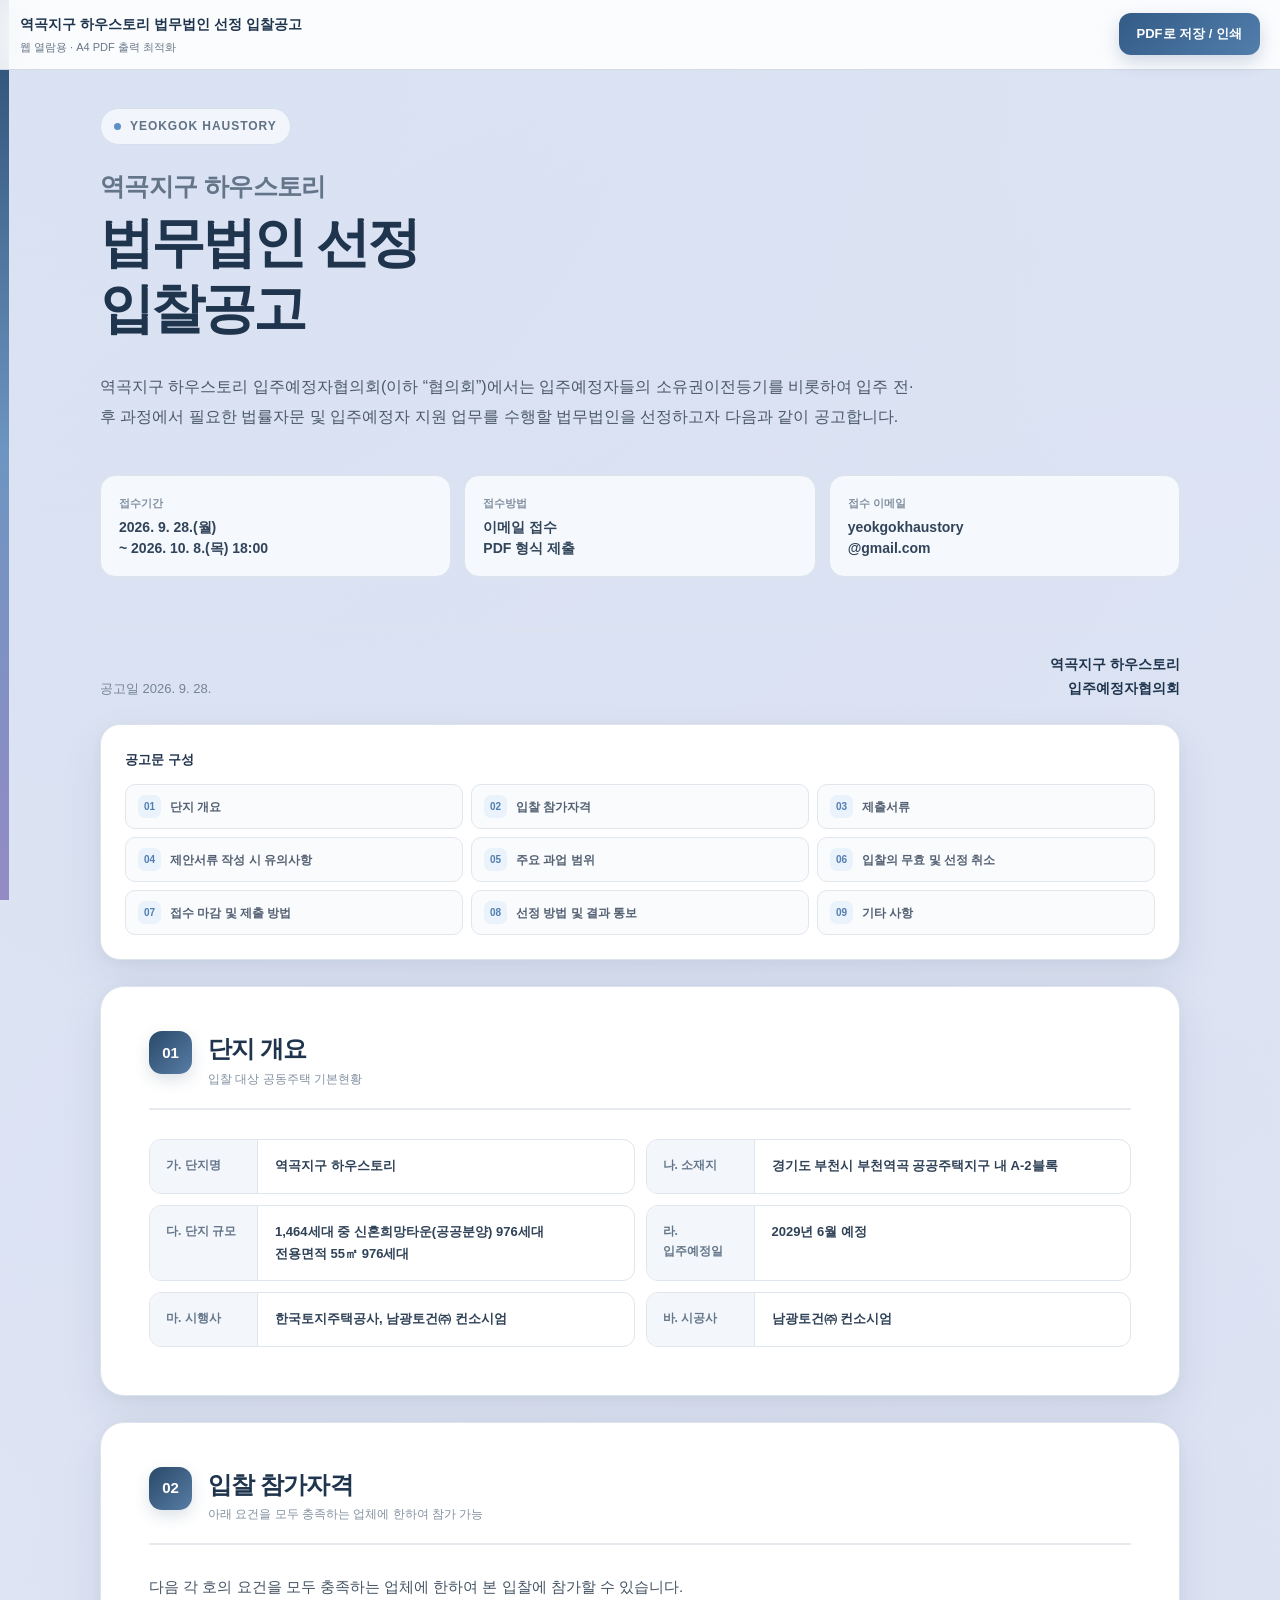
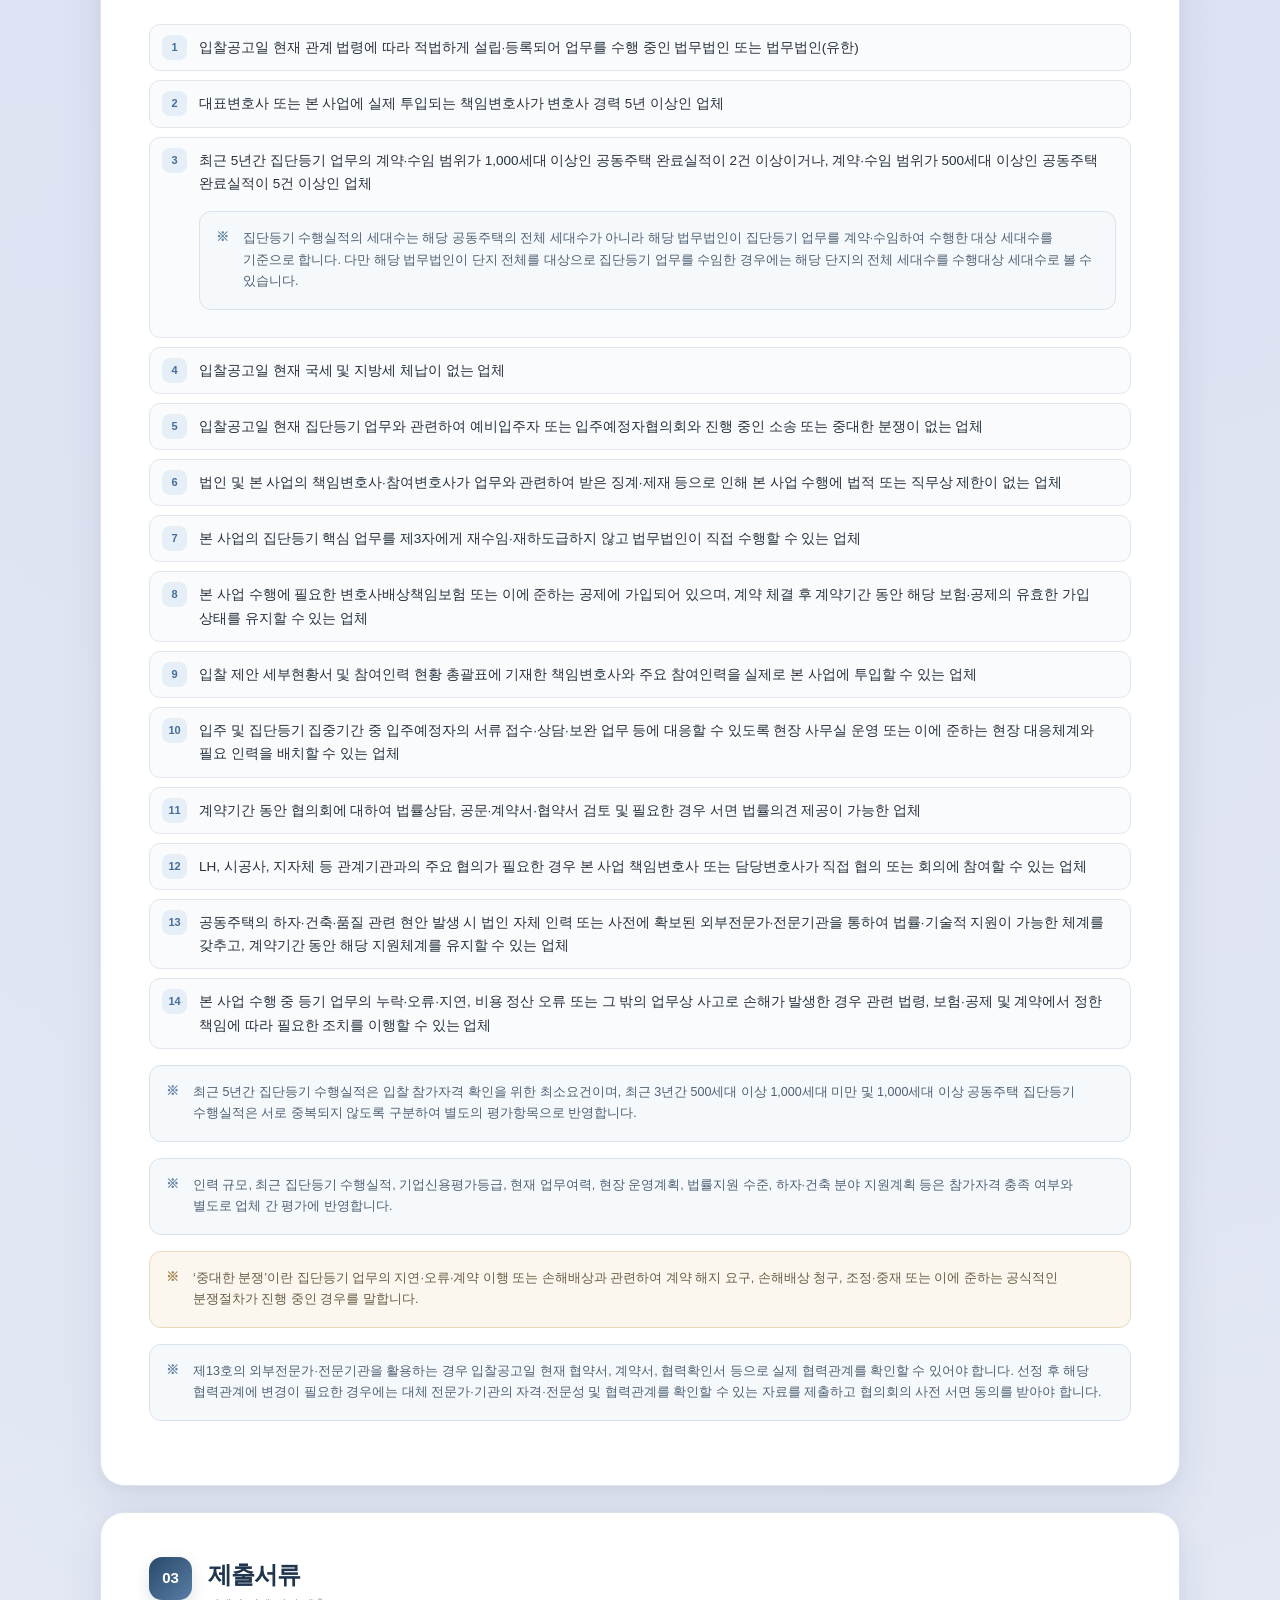
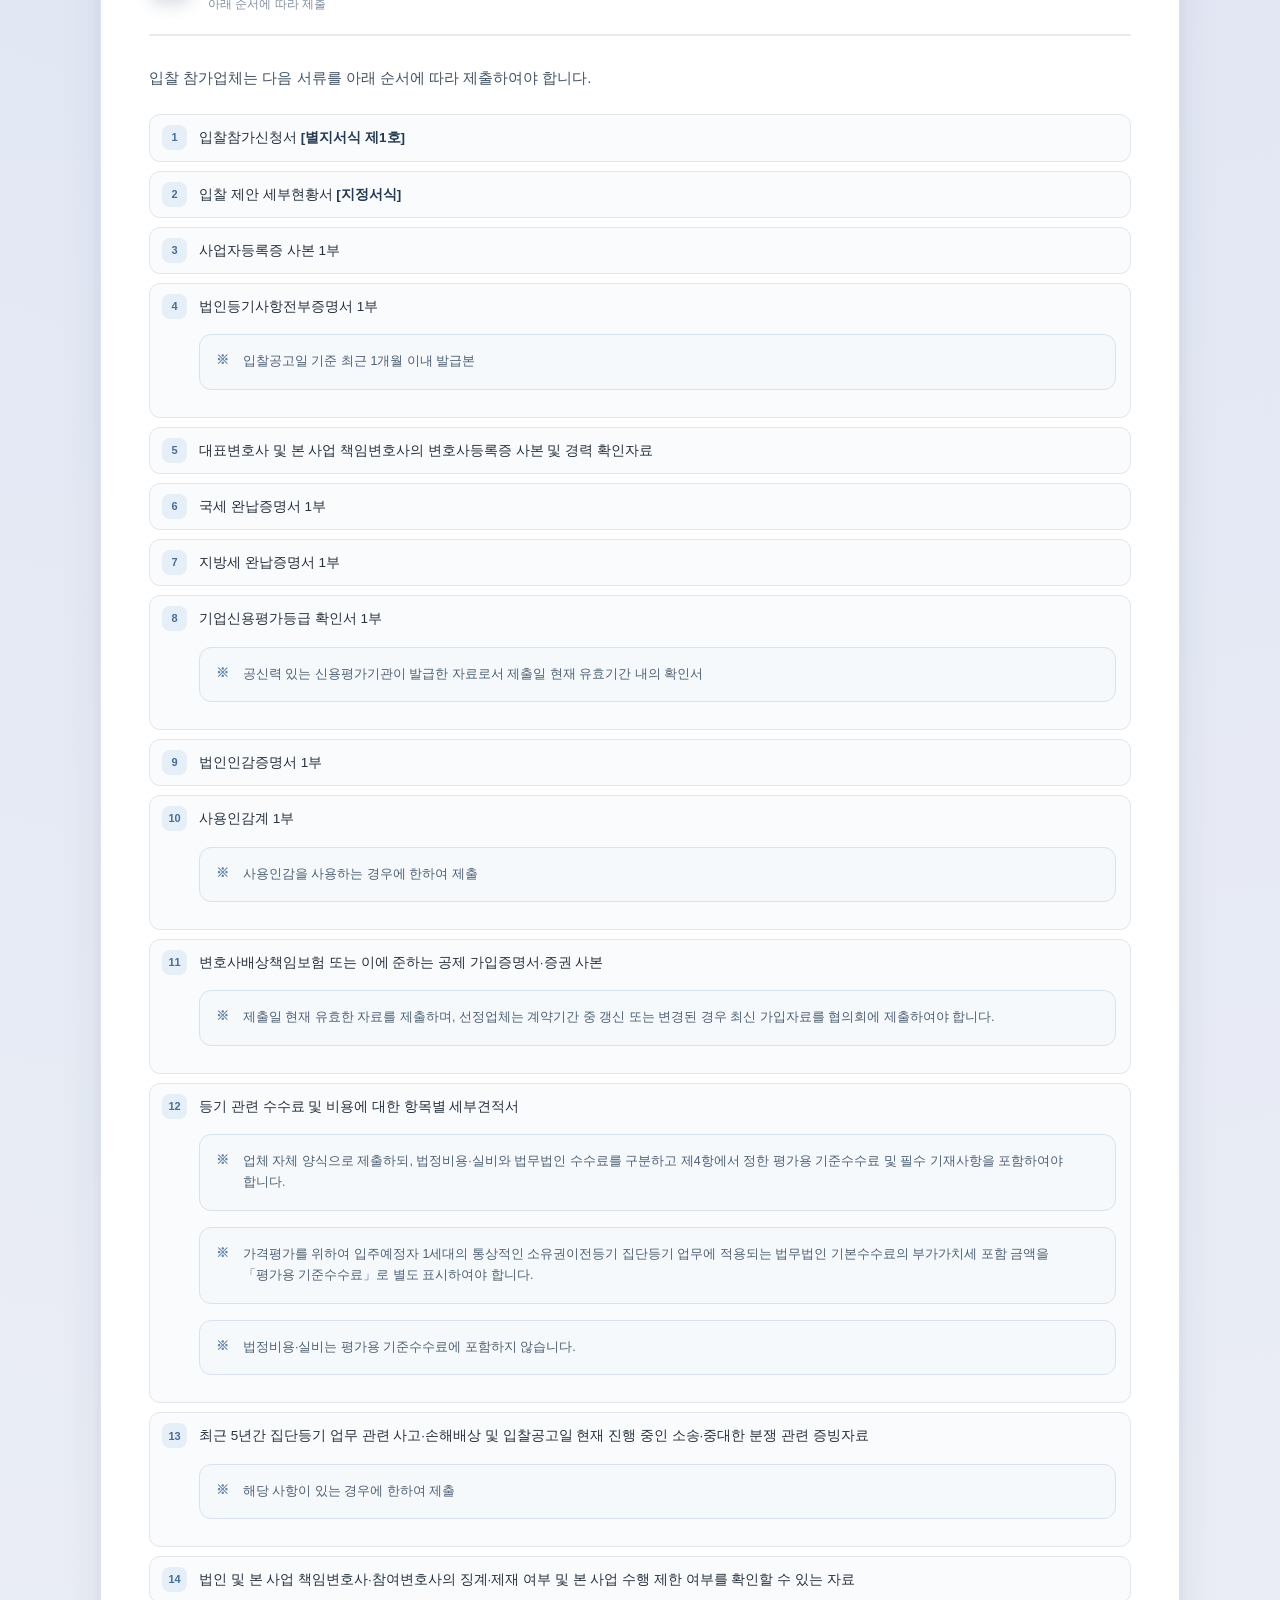
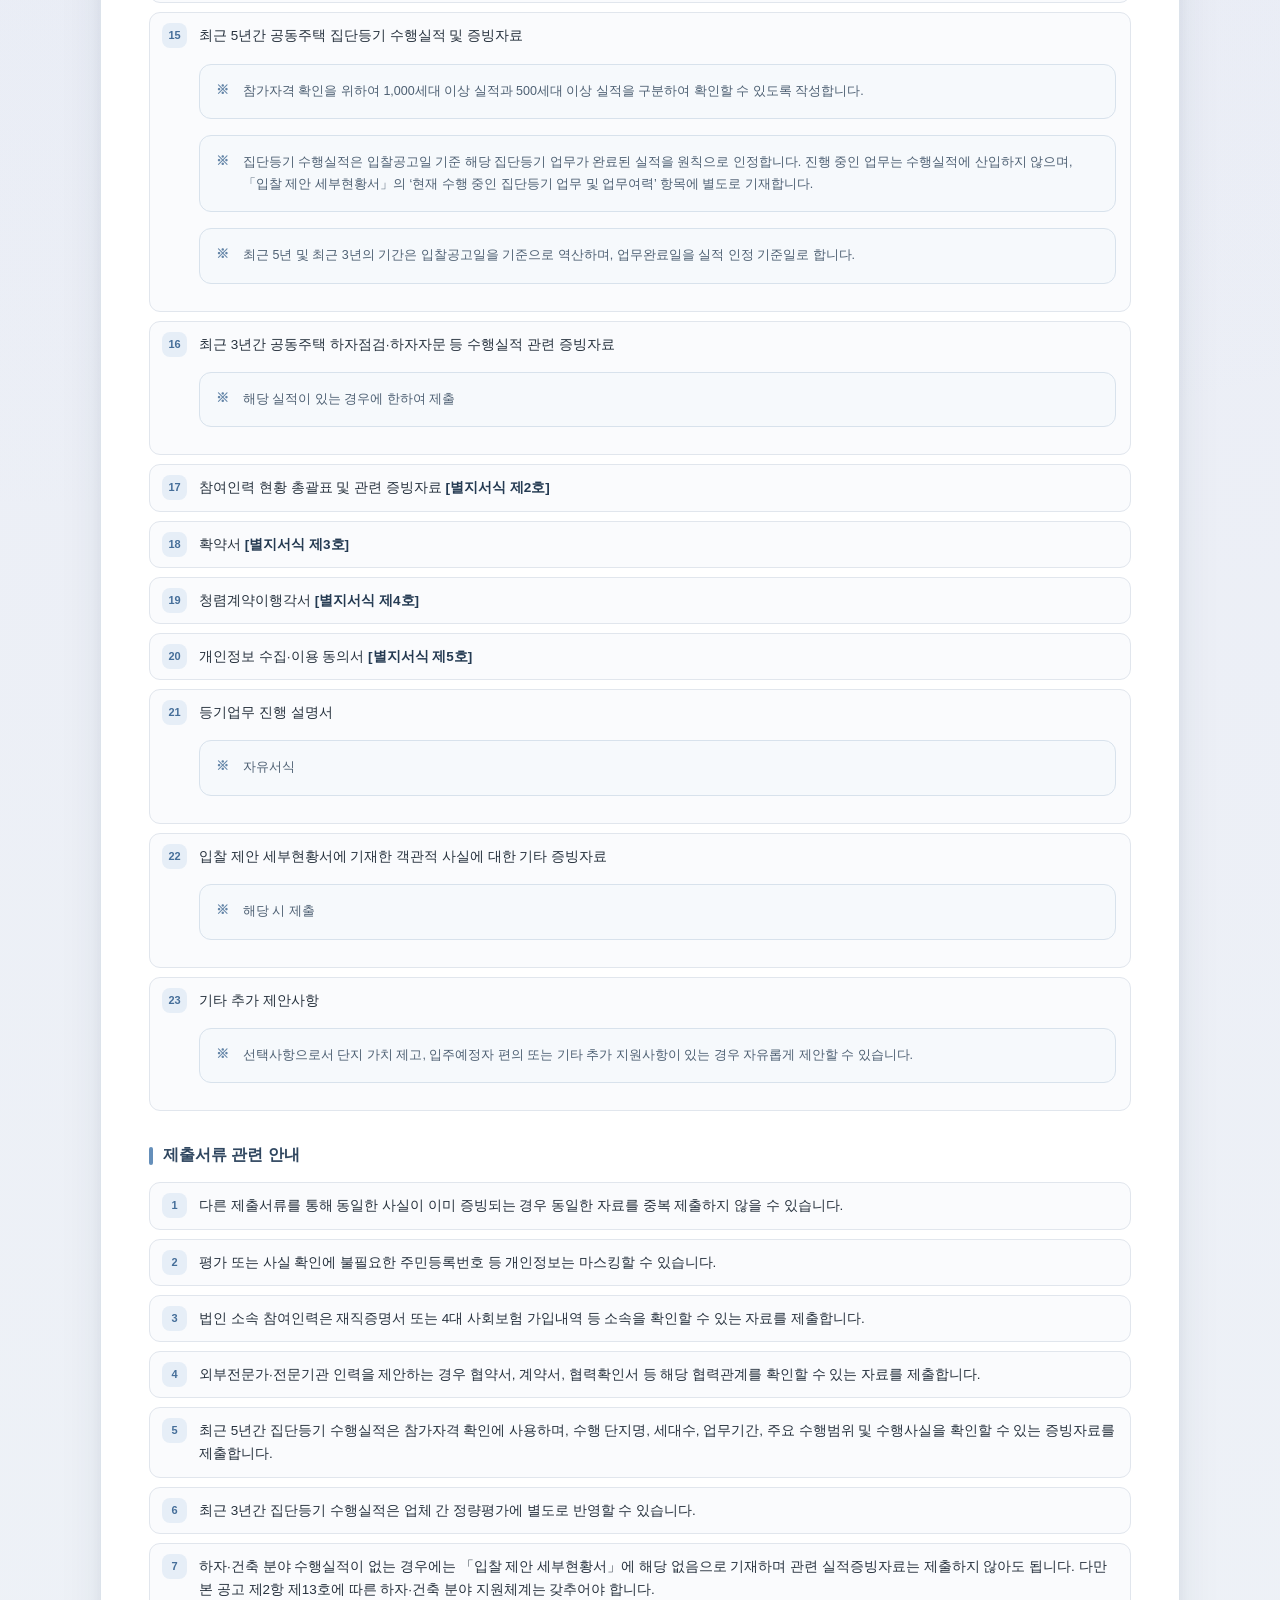
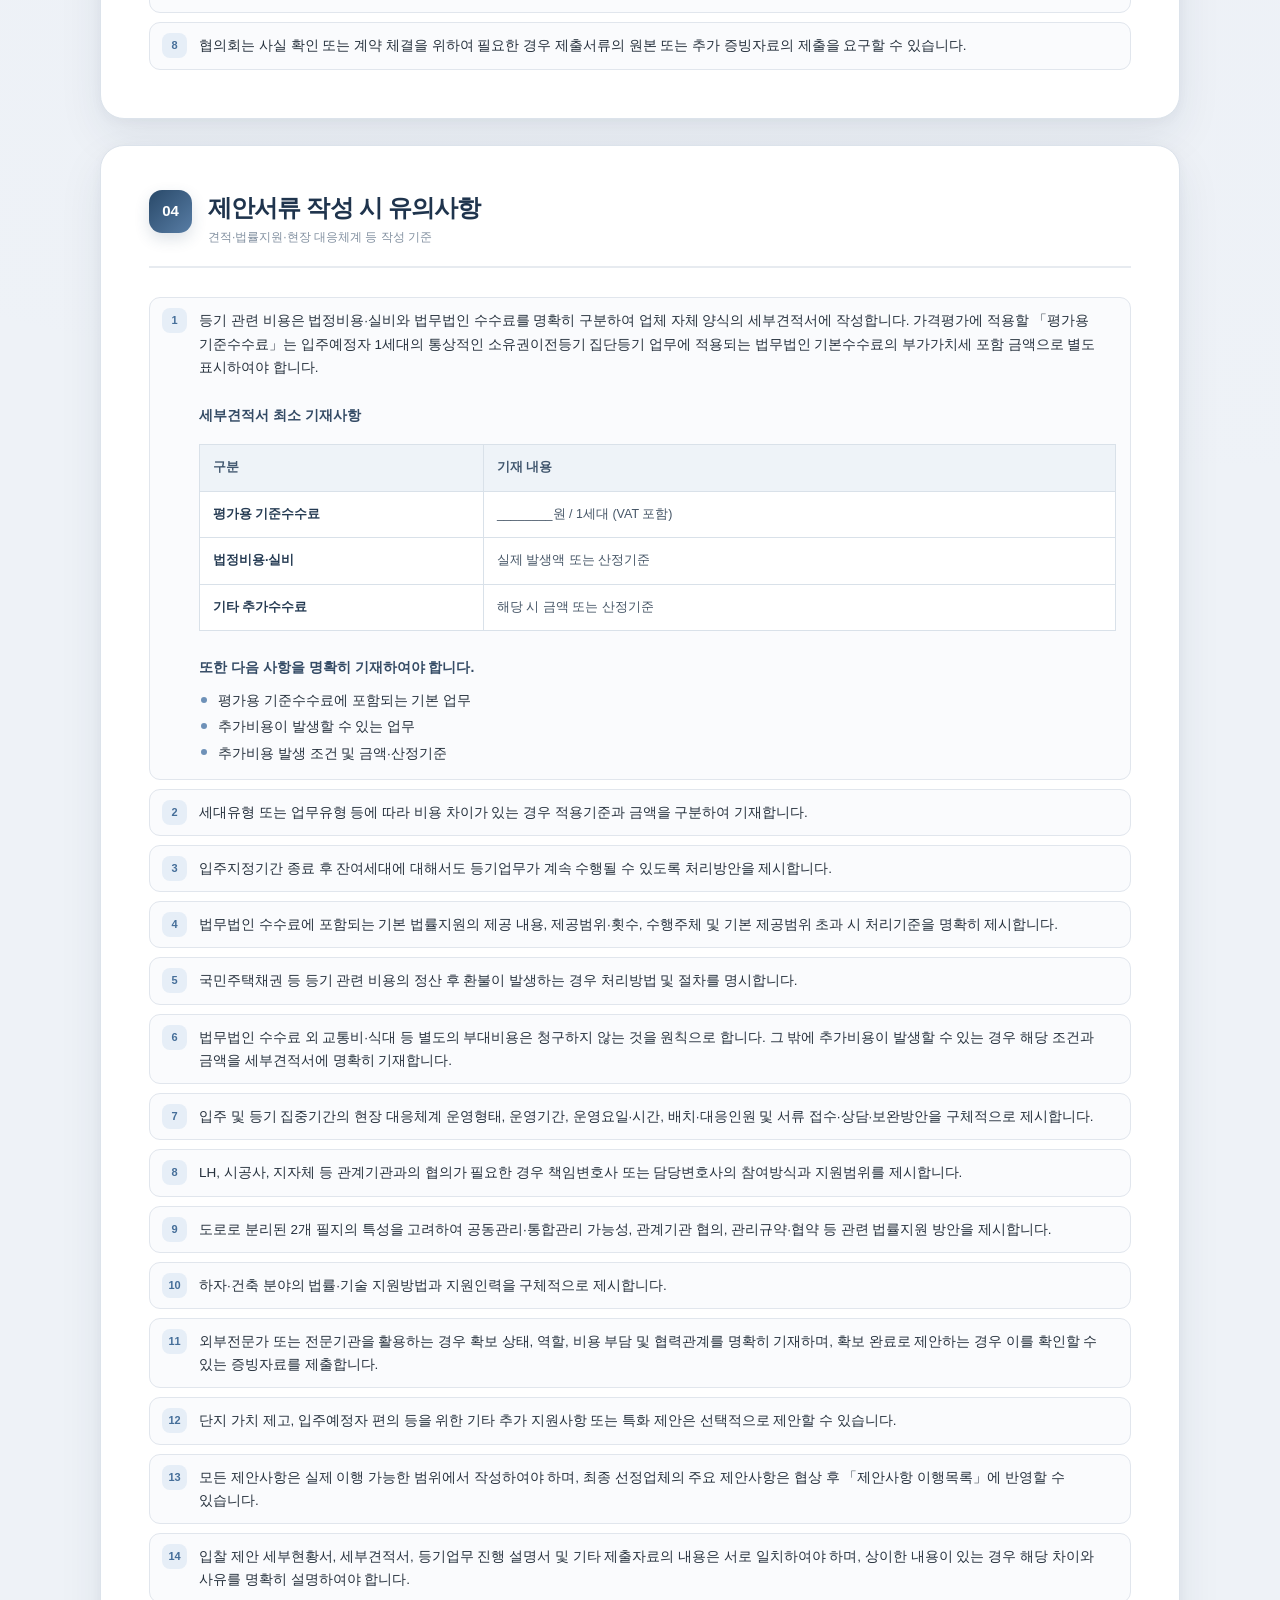
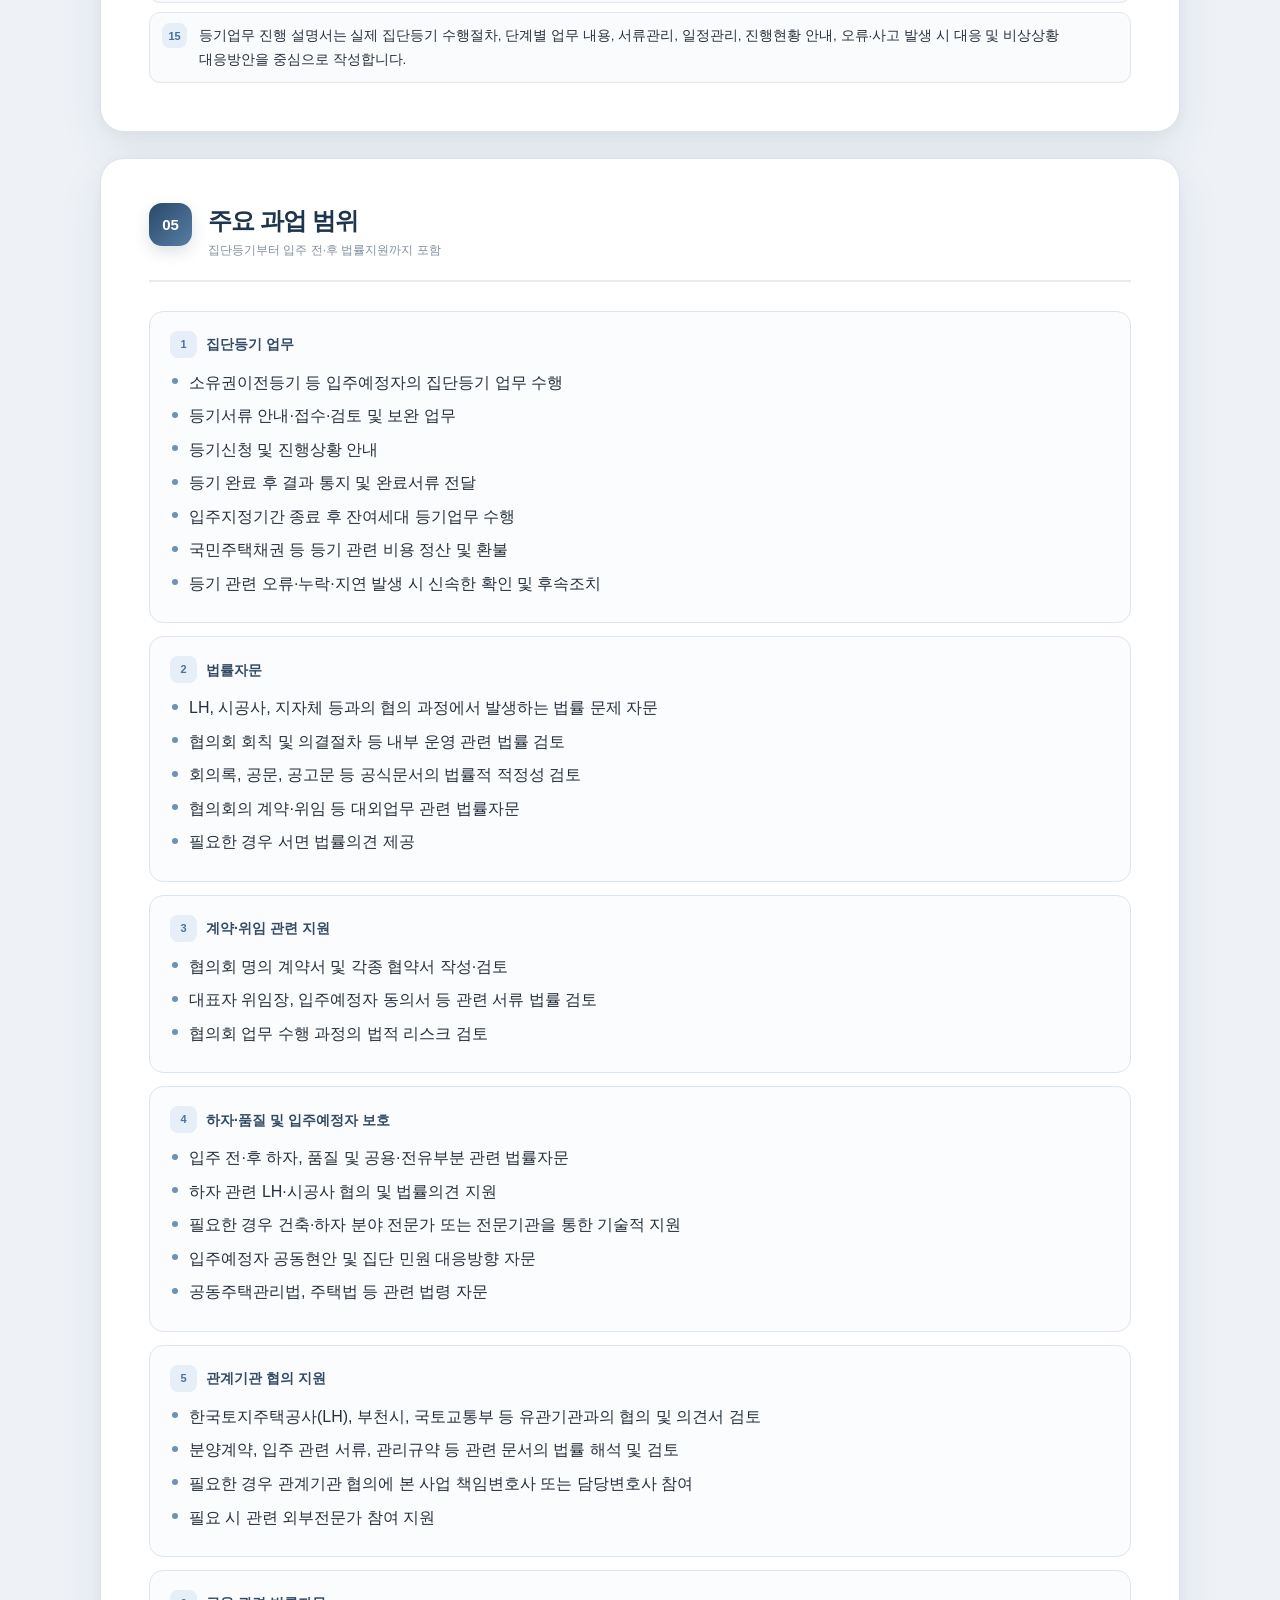
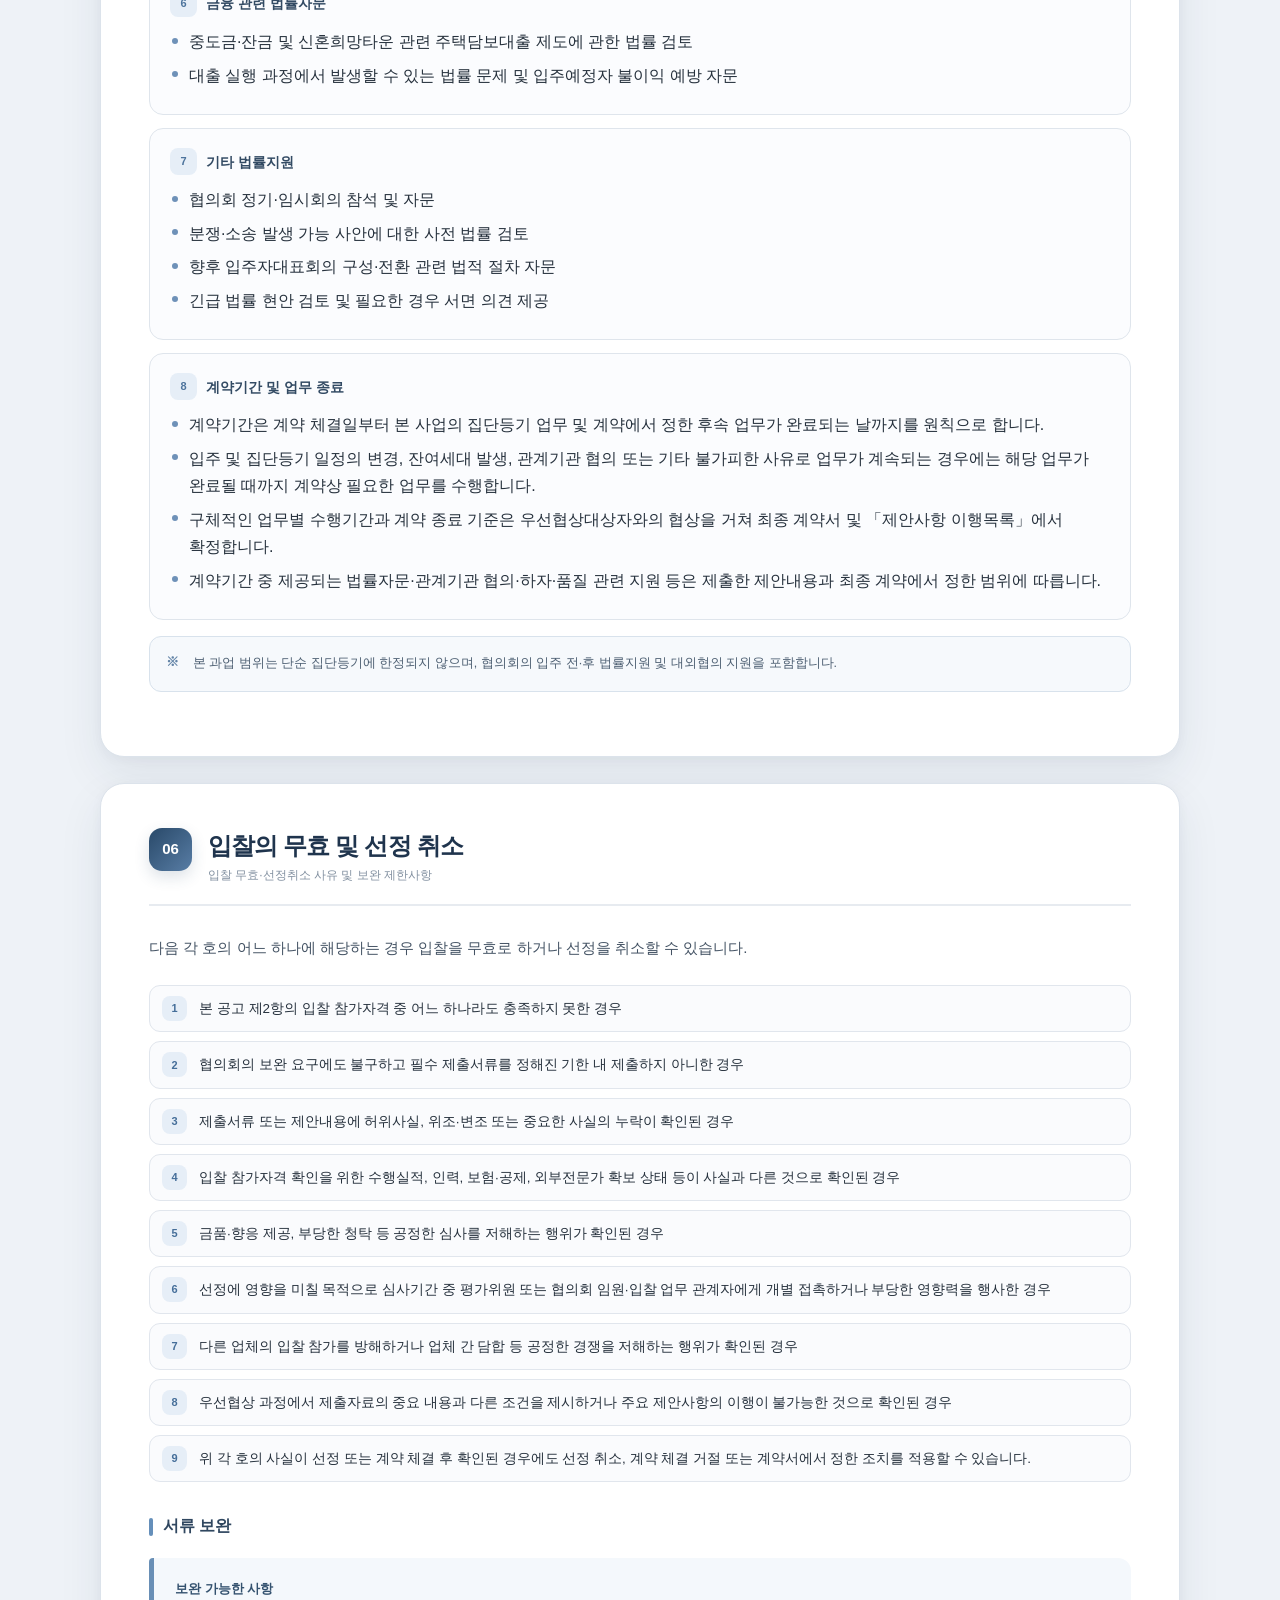
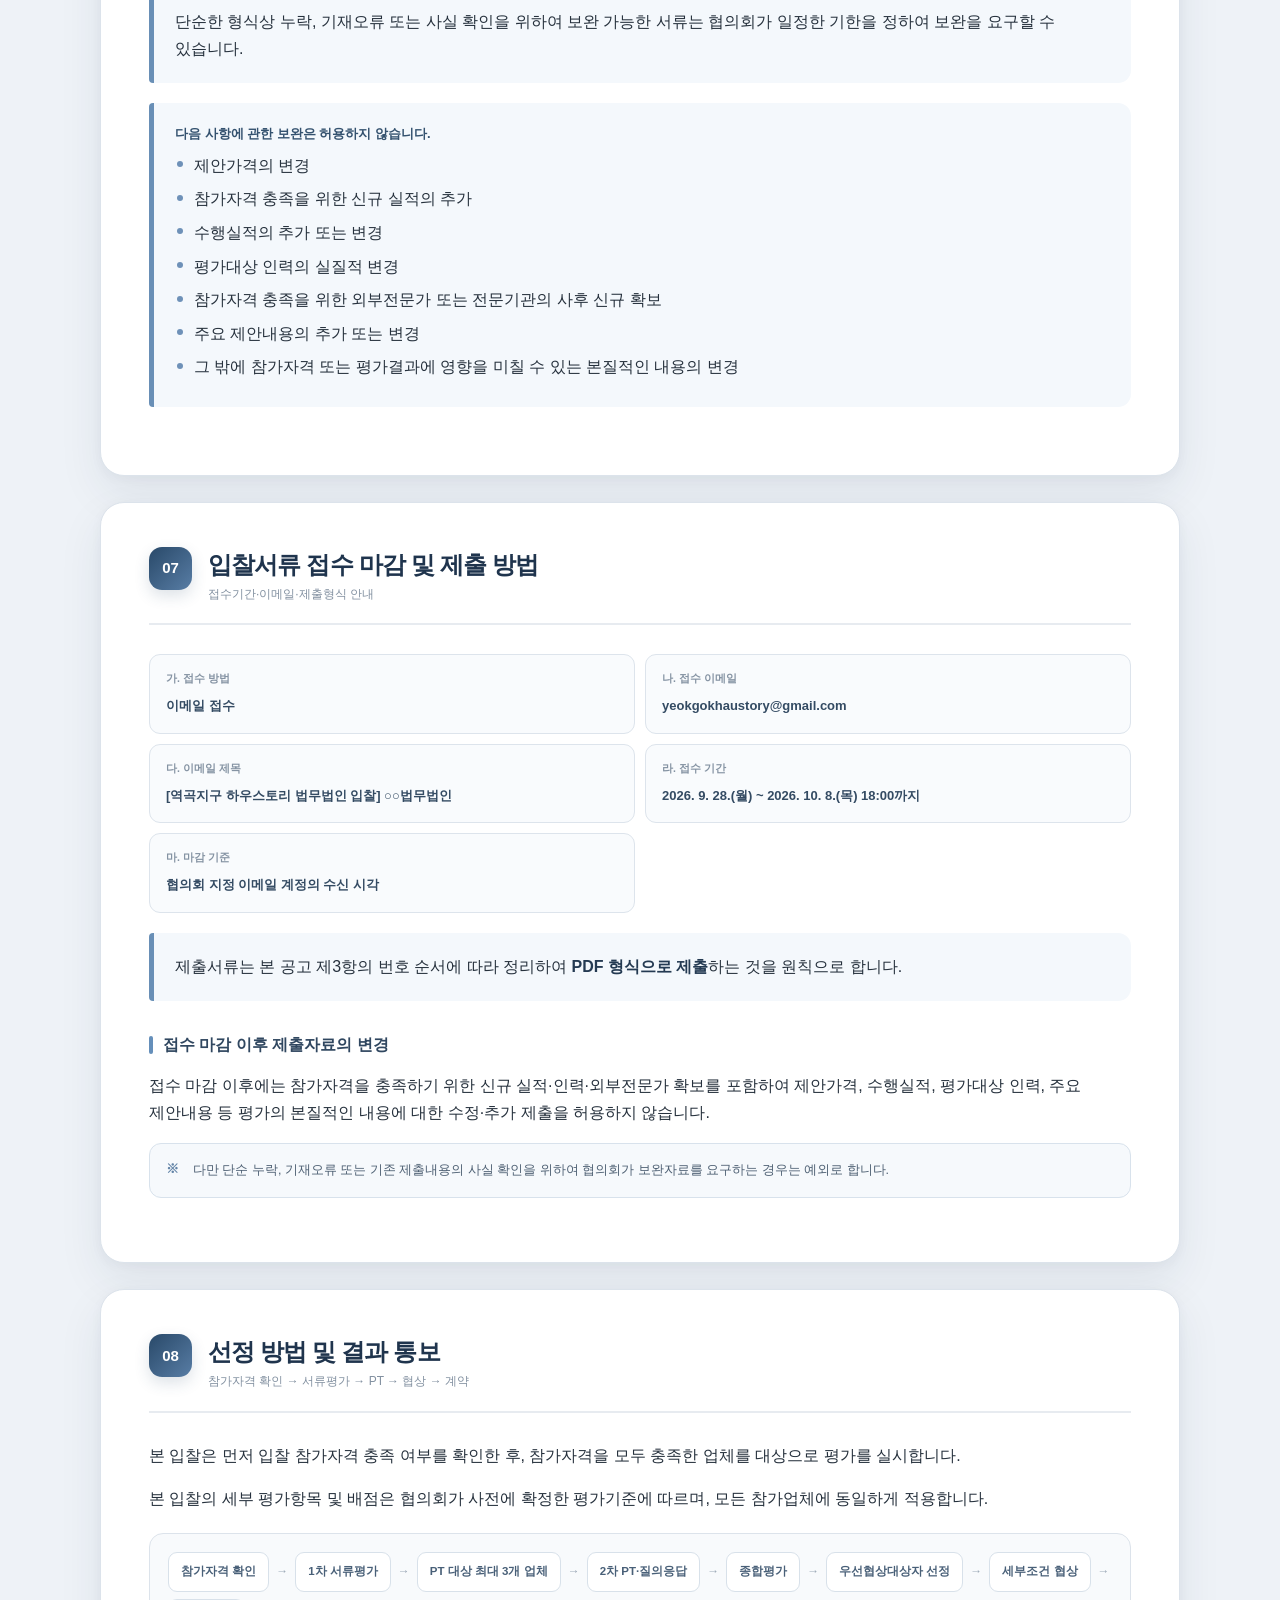
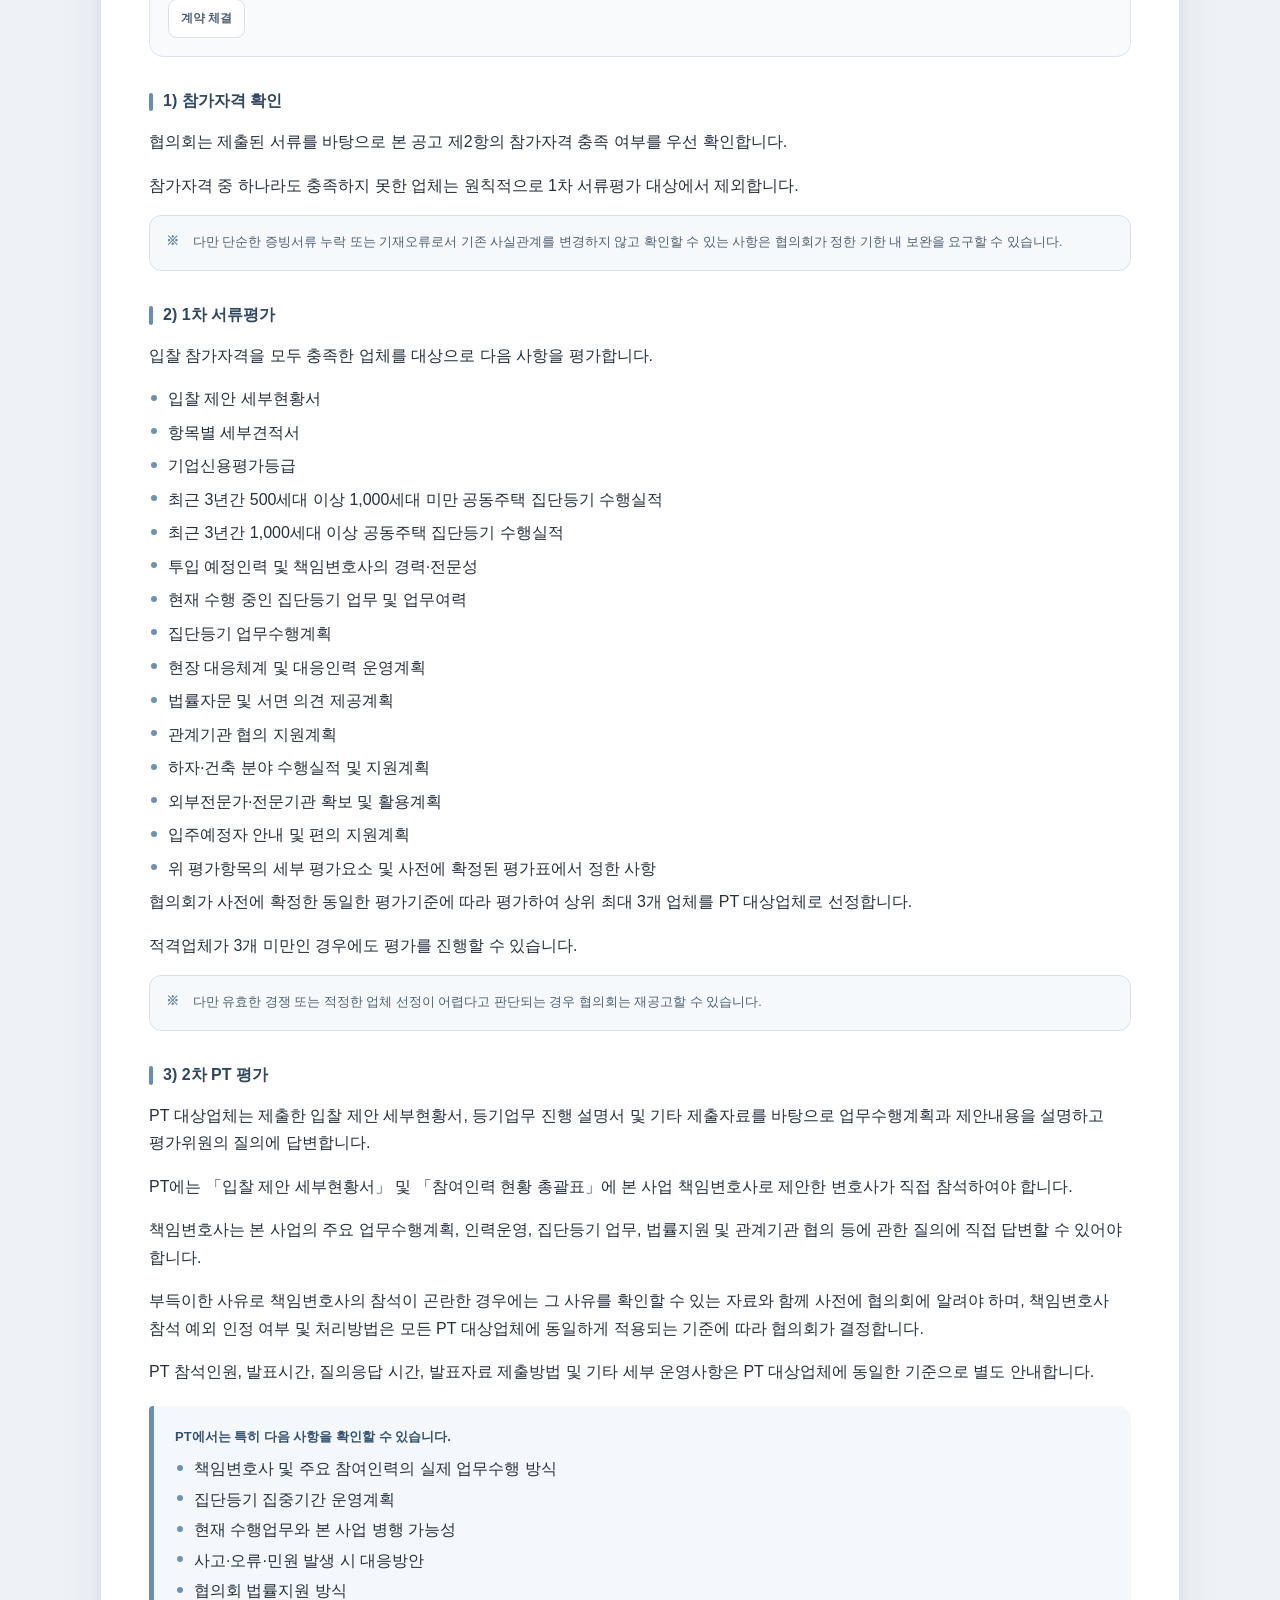
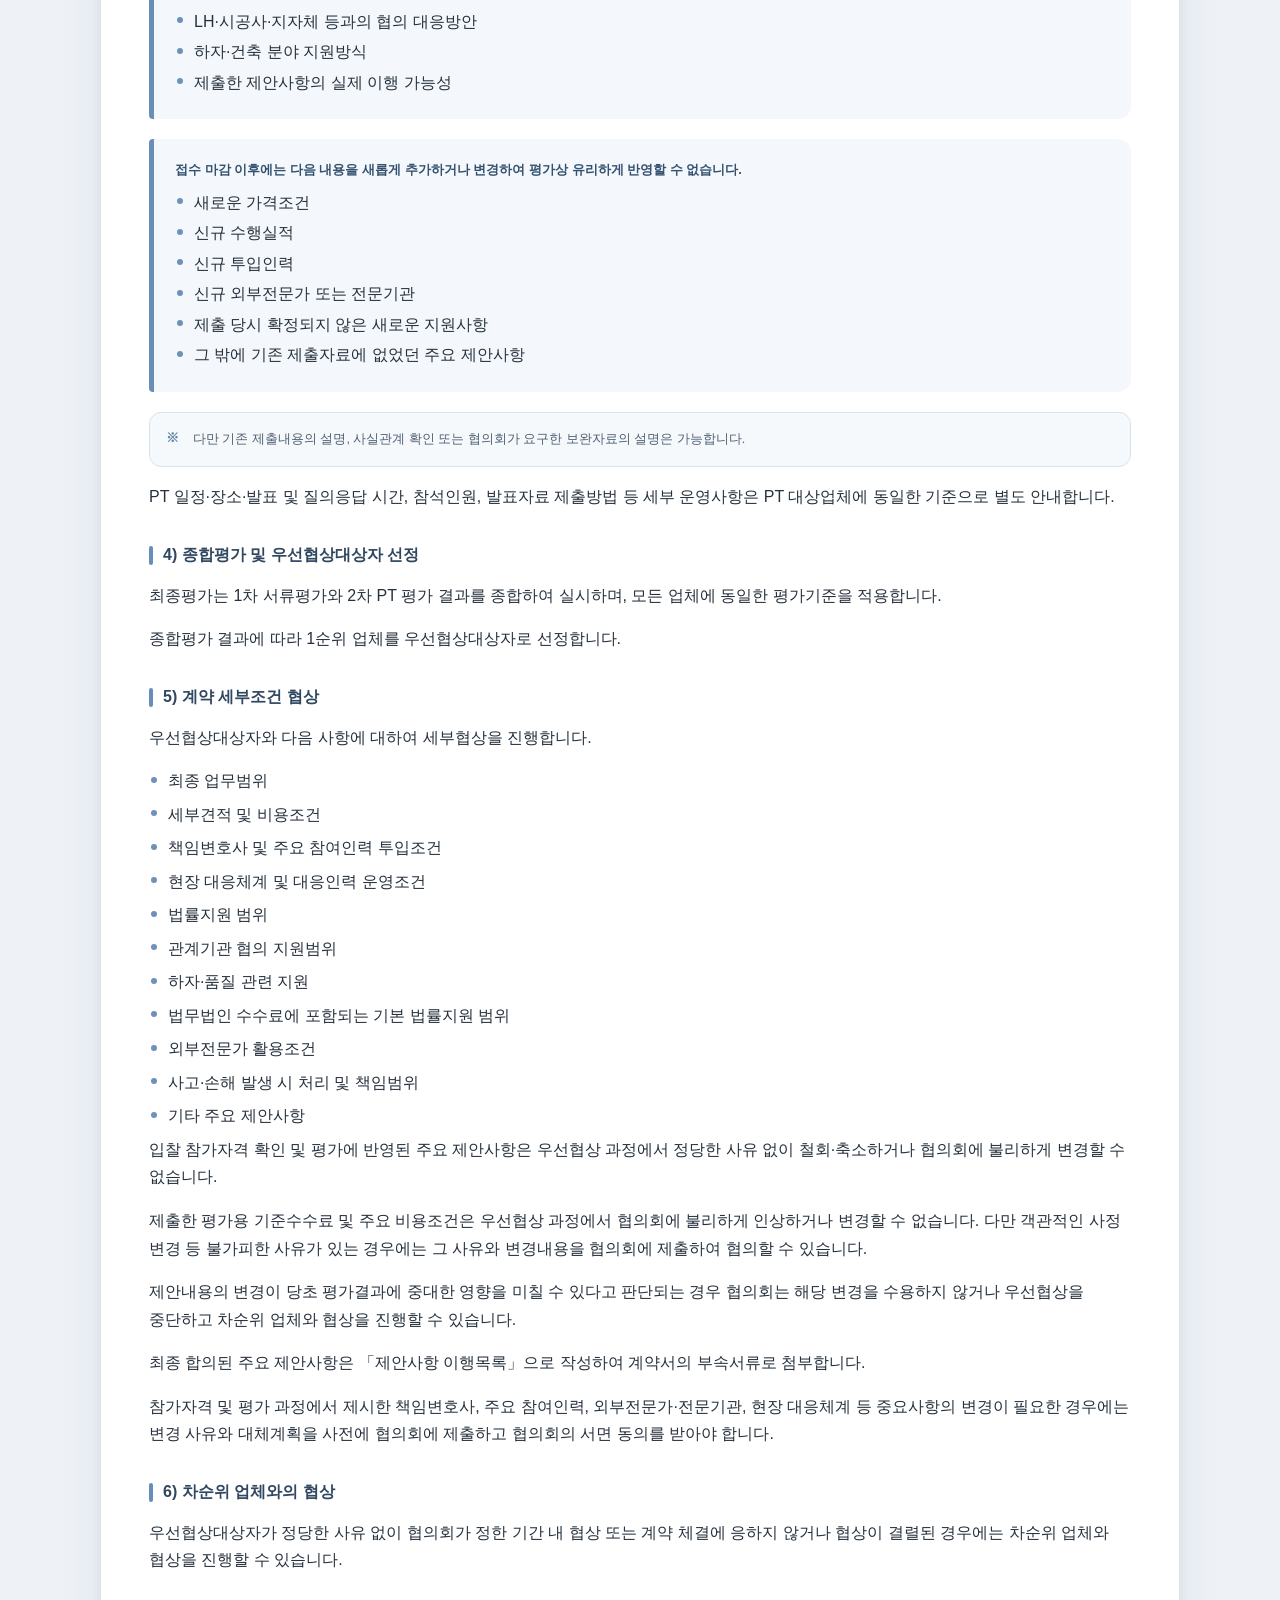
==== commit 8c2bec71: "공고문.html 업데이트" ====
--- a/공고문.html
+++ b/공고문.html
@@ -164,7 +164,7 @@
     width: min(1080px, 100%);
     margin: 0 auto;
 }
-
+padding: 13mm 12mm 15mm 12mm !important;
 
 /* =========================================================
    05. COVER
@@ -1027,7 +1027,7 @@
 
 @page {
     size: A4 portrait;
-    margin: 14mm 14mm 16mm 14mm;
+    margin: 0;
 }
 
 @media print {
